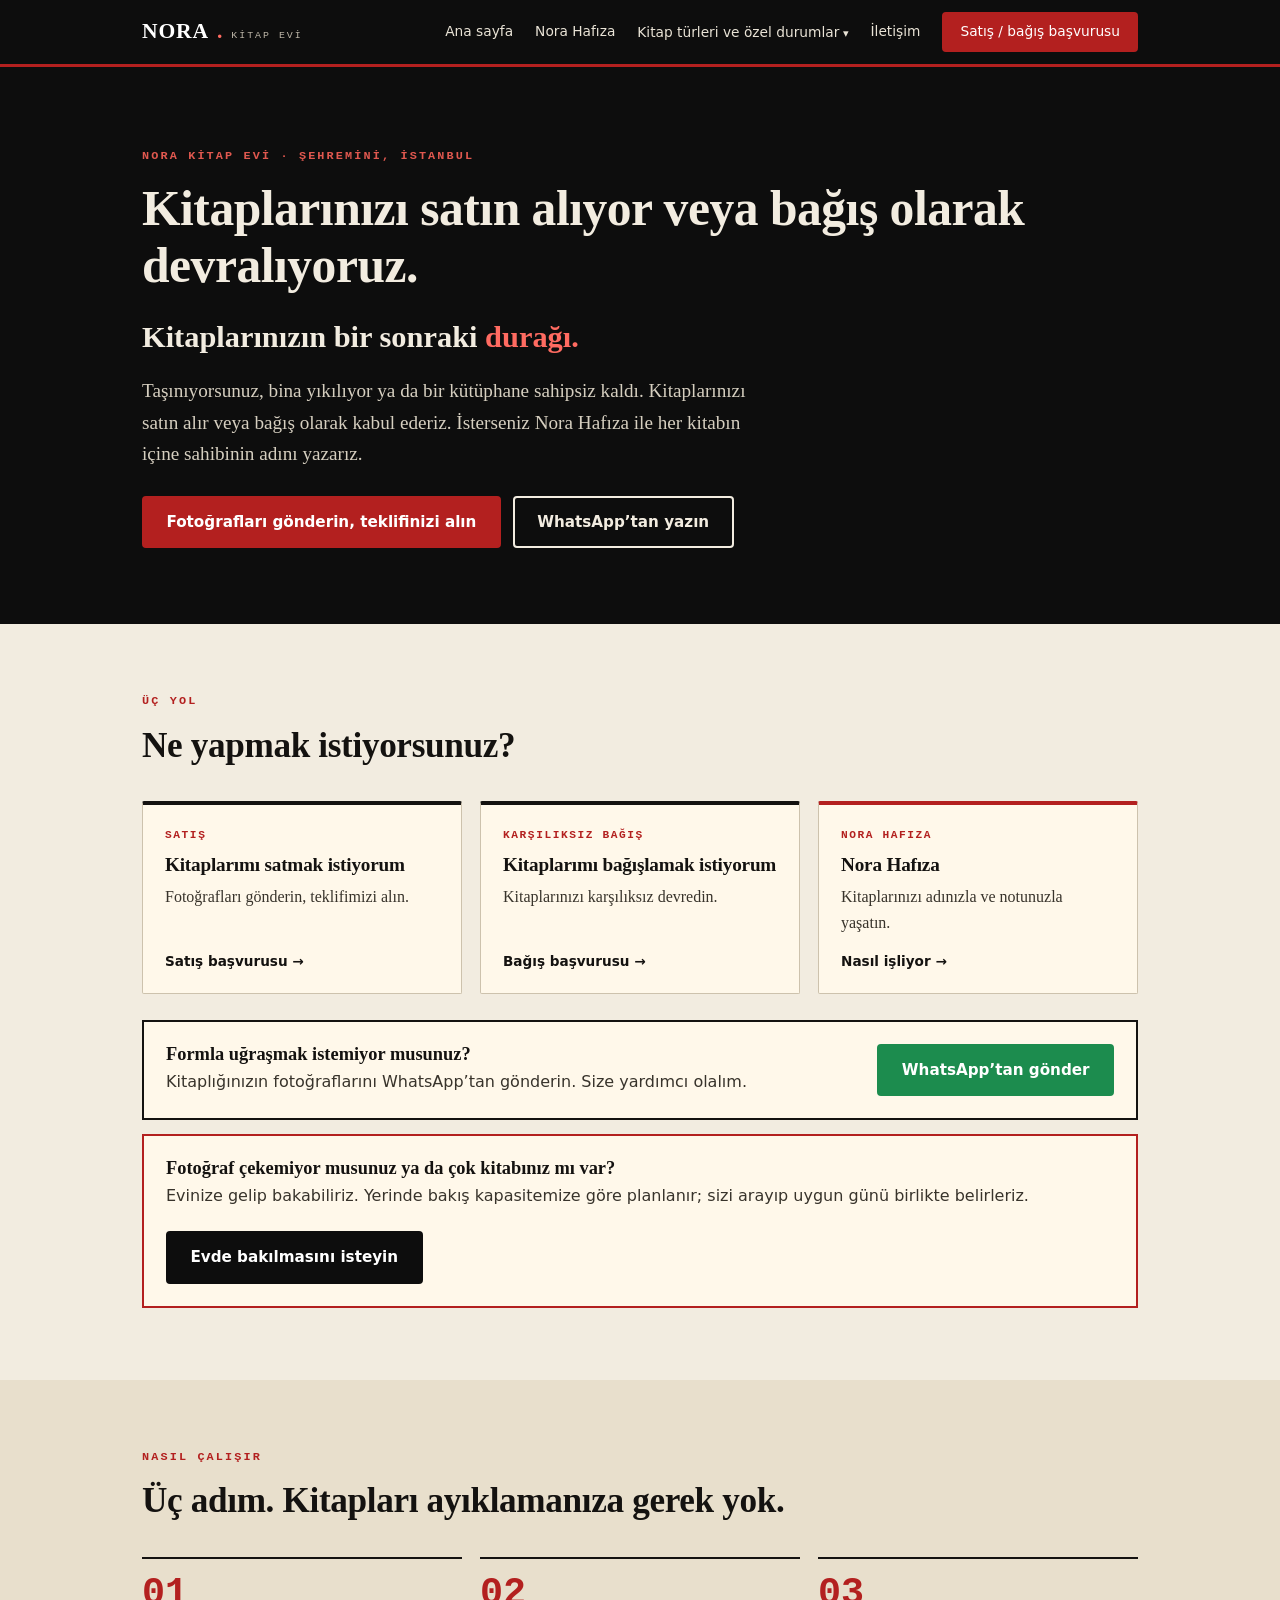
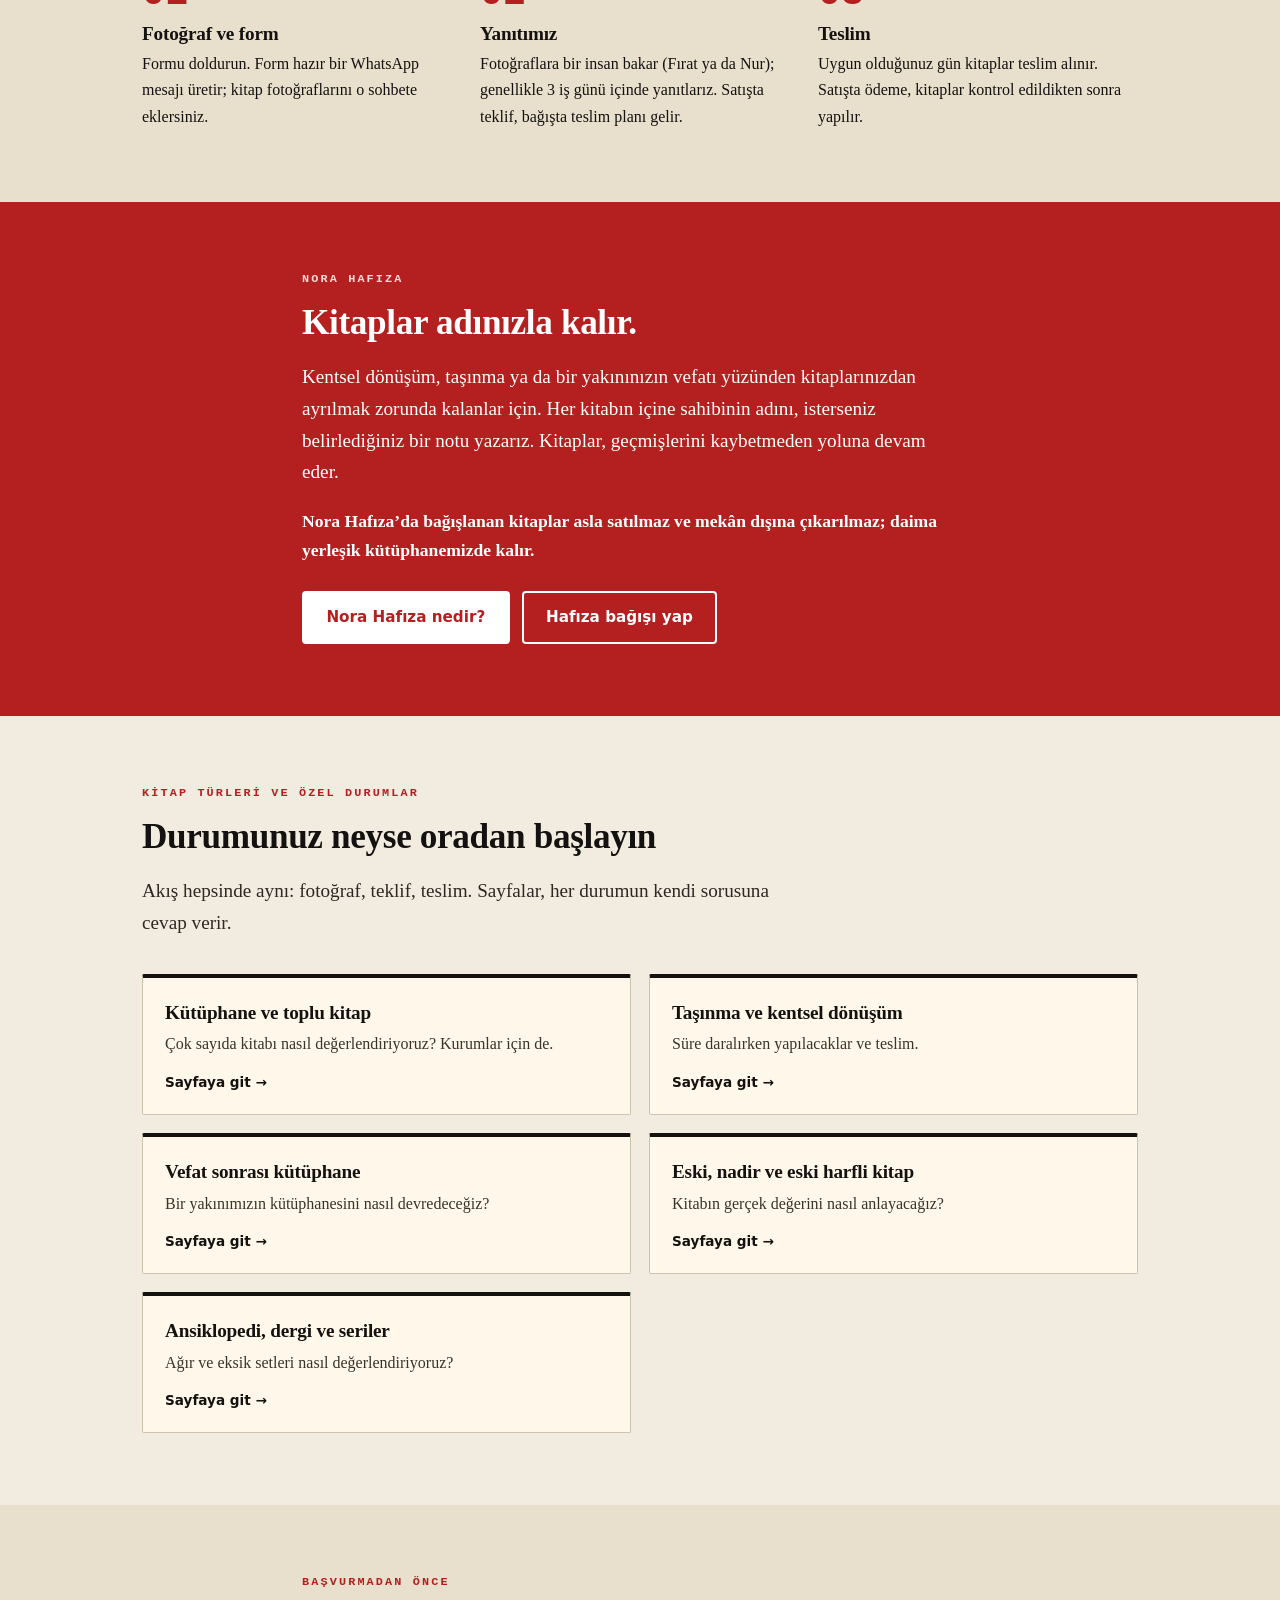
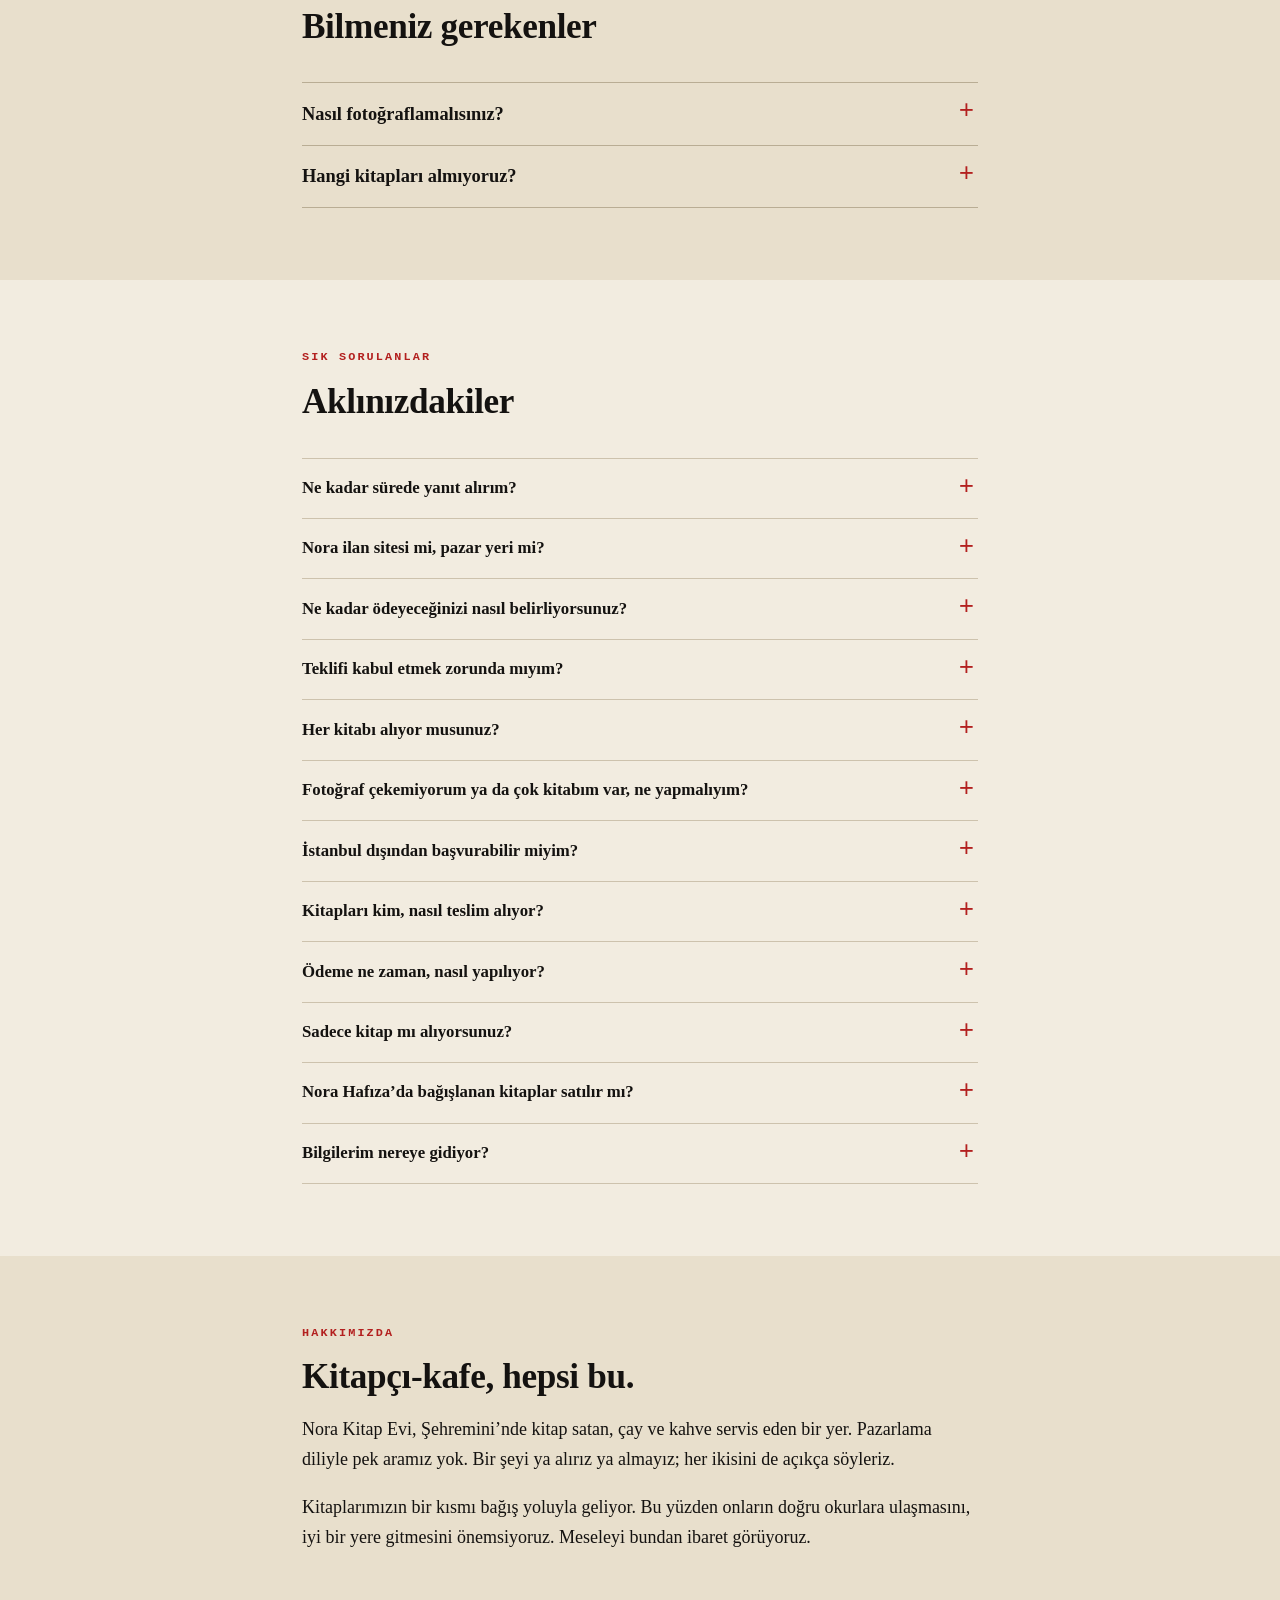
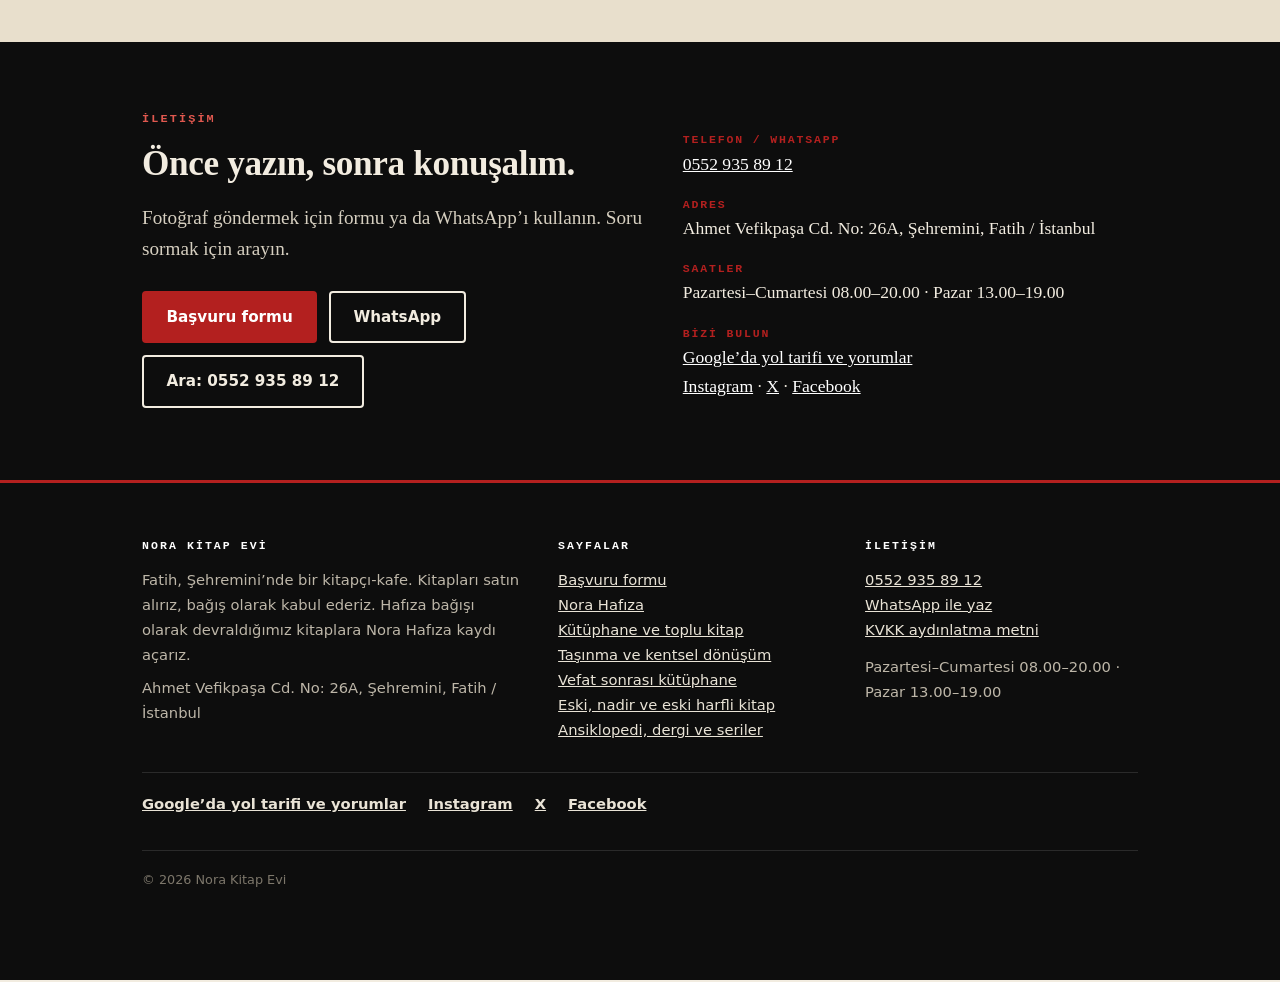
==== index.html @ be5c3342 "İstanbul dışı: her başvuru incelenir, kargo teklifte konuşulur Co-Authored-By: Claude Sonnet 5.5 <no" ====
<!doctype html>
<html lang="tr">
<head>
<meta charset="utf-8">
<title>Kitaplarınızı satın alıyor veya bağış olarak devralıyoruz · Nora Kitap Evi</title>
<meta name="viewport" content="width=device-width,initial-scale=1">
<meta name="description" content="Taşınma, kentsel dönüşüm veya vefat sonrası kitaplarınızı satın alır ya da bağış olarak kabul ederiz. Nora Hafıza ile kitaplığınızı adınızla yaşatın. Fatih Şehremini, İstanbul.">
<meta name="theme-color" content="#0d0d0d">
<meta property="og:title" content="Kitaplarınızı satın alıyor veya bağış olarak devralıyoruz · Nora Kitap Evi">
<meta property="og:description" content="Taşınma, kentsel dönüşüm veya vefat sonrası kitaplarınızı satın alır ya da bağış olarak kabul ederiz. Nora Hafıza ile kitaplığınızı adınızla yaşatın. Fatih Şehremini, İstanbul.">
<meta property="og:type" content="website">
<meta property="og:locale" content="tr_TR">
<link rel="icon" href="favicon.svg" type="image/svg+xml">
<link rel="stylesheet" href="style.css">

<script type="application/ld+json">{"@context": "https://schema.org", "@type": "BookStore", "name": "Nora Kitap Evi", "telephone": "+905529358912", "hasMap": "https://share.google/qawsznqt1ohQSFSN0", "sameAs": ["https://www.instagram.com/nora.cafekitap/", "https://x.com/NoraBiKitapEvi", "https://www.facebook.com/norakitapcafe"], "openingHoursSpecification": [{"@type": "OpeningHoursSpecification", "dayOfWeek": ["Monday", "Tuesday", "Wednesday", "Thursday", "Friday", "Saturday"], "opens": "08:00", "closes": "20:00"}, {"@type": "OpeningHoursSpecification", "dayOfWeek": "Sunday", "opens": "13:00", "closes": "19:00"}], "address": {"@type": "PostalAddress", "streetAddress": "Ahmet Vefikpaşa Cd. No: 26A", "addressNeighborhood": "Şehremini", "addressLocality": "Fatih", "addressRegion": "İstanbul", "addressCountry": "TR"}}</script>
</head>
<body>
<header class="hdr"><div class="wrap">
<a class="logo" href="index.html" aria-label="Nora Kitap Evi ana sayfa">NORA<i>.</i><small>kitap evi</small></a>
<button class="burger" aria-label="Menü" aria-expanded="false">Menü</button>
<nav class="nav" aria-label="Ana menü">
<a href="index.html">Ana sayfa</a>
<a href="nora-hafiza.html">Nora Hafıza</a>
<div class="grp"><button class="gbtn" type="button" aria-expanded="false">Kitap türleri ve özel durumlar</button><div class="gsub"><a href="kutuphane-alimi.html">Kütüphane ve toplu kitap</a><a href="tasinma-kentsel-donusum.html">Taşınma ve kentsel dönüşüm</a><a href="vefat-sonrasi-kutuphane.html">Vefat sonrası kütüphane</a><a href="eski-nadir-kitap.html">Eski, nadir ve eski harfli kitap</a><a href="ansiklopedi-dergi.html">Ansiklopedi, dergi ve seriler</a></div></div>
<a href="index.html#iletisim">İletişim</a>
<a class="btn" href="kitap-sat.html">Satış / bağış başvurusu</a>
</nav></div></header>
<main>
<section class="hero"><div class="wrap">
<span class="kicker" style="color:#e0584f">Nora Kitap Evi · Şehremini, İstanbul</span>
<h1>Kitaplarınızı satın alıyor veya bağış olarak devralıyoruz.</h1>
<p class="tagline">Kitaplarınızın bir sonraki <em>durağı.</em></p>
<p class="lead">Taşınıyorsunuz, bina yıkılıyor ya da bir kütüphane sahipsiz kaldı. Kitaplarınızı satın alır veya bağış olarak kabul ederiz. İsterseniz Nora Hafıza ile her kitabın içine sahibinin adını yazarız.</p>
<div class="btns"><a class="btn" href="kitap-sat.html">Fotoğrafları gönderin, teklifinizi alın</a><a class="btn ghost" href="https://wa.me/905529358912?text=Merhaba%2C%20kitaplar%C4%B1m%20hakk%C4%B1nda%20yazmak%20istiyorum.">WhatsApp’tan yazın</a></div>
</div></section>

<section><div class="wrap">
<div class="head"><span class="kicker">Üç yol</span><h2>Ne yapmak istiyorsunuz?</h2></div>
<div class="grid g3">
<a class="card" href="kitap-sat.html?tur=sat"><div class="tag">Satış</div><h3>Kitaplarımı satmak istiyorum</h3><p>Fotoğrafları gönderin, teklifimizi alın.</p><span class="more">Satış başvurusu →</span></a>
<a class="card" href="kitap-sat.html?tur=bagis"><div class="tag">Karşılıksız bağış</div><h3>Kitaplarımı bağışlamak istiyorum</h3><p>Kitaplarınızı karşılıksız devredin.</p><span class="more">Bağış başvurusu →</span></a>
<a class="card red" href="nora-hafiza.html"><div class="tag">Nora Hafıza</div><h3>Nora Hafıza</h3><p>Kitaplarınızı adınızla ve notunuzla yaşatın.</p><span class="more">Nasıl işliyor →</span></a>
</div>
<div class="quick"><div><b>Formla uğraşmak istemiyor musunuz?</b><span>Kitaplığınızın fotoğraflarını WhatsApp’tan gönderin. Size yardımcı olalım.</span></div><a class="btn" data-goatcounter-click="whatsapp-fotograf" href="https://wa.me/905529358912?text=Merhaba%2C%20kitapl%C4%B1%C4%9F%C4%B1m%C4%B1n%20foto%C4%9Fraflar%C4%B1n%C4%B1%20g%C3%B6ndermek%20istiyorum.%20Yard%C4%B1mc%C4%B1%20olur%20musunuz%3F">WhatsApp’tan gönder</a></div>
<div class="quick visit"><div><b>Fotoğraf çekemiyor musunuz ya da çok kitabınız mı var?</b><span>Evinize gelip bakabiliriz. Yerinde bakış kapasitemize göre planlanır; sizi arayıp uygun günü birlikte belirleriz.</span></div><a class="btn dark" data-goatcounter-click="yerinde-bakis" href="kitap-sat.html?yerinde=1">Evde bakılmasını isteyin</a></div>
</div></section>

<section class="alt" id="nasil"><div class="wrap">
<div class="head"><span class="kicker">Nasıl çalışır</span><h2>Üç adım. Kitapları ayıklamanıza gerek yok.</h2></div>
<div class="steps">
<div class="step"><h3>Fotoğraf ve form</h3><p>Formu doldurun. Form hazır bir WhatsApp mesajı üretir; kitap fotoğraflarını o sohbete eklersiniz.</p></div>
<div class="step"><h3>Yanıtımız</h3><p>Fotoğraflara bir insan bakar (Fırat ya da Nur); genellikle 3 iş günü içinde yanıtlarız. Satışta teklif, bağışta teslim planı gelir.</p></div>
<div class="step"><h3>Teslim</h3><p>Uygun olduğunuz gün kitaplar teslim alınır. Satışta ödeme, kitaplar kontrol edildikten sonra yapılır.</p></div>
</div>
</div></section>

<section class="red"><div class="wrap narrow">
<span class="kicker">Nora Hafıza</span>
<h2>Kitaplar adınızla kalır.</h2>
<p class="lead" style="color:#fff">Kentsel dönüşüm, taşınma ya da bir yakınınızın vefatı yüzünden kitaplarınızdan ayrılmak zorunda kalanlar için. Her kitabın içine sahibinin adını, isterseniz belirlediğiniz bir notu yazarız. Kitaplar, geçmişlerini kaybetmeden yoluna devam eder.</p>
<p style="font-size:1.1rem"><b>Nora Hafıza’da bağışlanan kitaplar asla satılmaz ve mekân dışına çıkarılmaz; daima yerleşik kütüphanemizde kalır.</b></p>
<div class="btns"><a class="btn" href="nora-hafiza.html">Nora Hafıza nedir?</a><a class="btn ghost" href="kitap-sat.html?tur=hafiza">Hafıza bağışı yap</a></div>
</div></section>

<section><div class="wrap">
<div class="head"><span class="kicker">Kitap türleri ve özel durumlar</span><h2>Durumunuz neyse oradan başlayın</h2><p class="lead">Akış hepsinde aynı: fotoğraf, teklif, teslim. Sayfalar, her durumun kendi sorusuna cevap verir.</p></div>
<div class="grid g2">
<a class="card" href="kutuphane-alimi.html"><h3>Kütüphane ve toplu kitap</h3><p>Çok sayıda kitabı nasıl değerlendiriyoruz? Kurumlar için de.</p><span class="more">Sayfaya git →</span></a><a class="card" href="tasinma-kentsel-donusum.html"><h3>Taşınma ve kentsel dönüşüm</h3><p>Süre daralırken yapılacaklar ve teslim.</p><span class="more">Sayfaya git →</span></a><a class="card" href="vefat-sonrasi-kutuphane.html"><h3>Vefat sonrası kütüphane</h3><p>Bir yakınımızın kütüphanesini nasıl devredeceğiz?</p><span class="more">Sayfaya git →</span></a><a class="card" href="eski-nadir-kitap.html"><h3>Eski, nadir ve eski harfli kitap</h3><p>Kitabın gerçek değerini nasıl anlayacağız?</p><span class="more">Sayfaya git →</span></a><a class="card" href="ansiklopedi-dergi.html"><h3>Ansiklopedi, dergi ve seriler</h3><p>Ağır ve eksik setleri nasıl değerlendiriyoruz?</p><span class="more">Sayfaya git →</span></a>
</div></div></section>

<section class="alt" id="rehber"><div class="wrap narrow">
<div class="head"><span class="kicker">Başvurmadan önce</span><h2>Bilmeniz gerekenler</h2></div>
<details id="fotograf"><summary>Nasıl fotoğraflamalısınız?</summary>
<div class="dd" style="margin:0 0 1.4rem">
<div class="yes"><h3>Yapın</h3><ul>
<li>Gün ışığında çekin.</li>
<li>Kitapların sırtındaki yazılar okunsun.</li>
<li>Rafı bütün olarak, sonra yakından çekin.</li>
<li>Nadir ya da eski kitapların kapağını ve künye sayfasını ayrıca çekin.</li>
<li>Yırtık, leke, kopuk cilt gibi hasarı saklamayın, gösterin.</li>
</ul></div>
<div class="no"><h3>Yapmayın</h3><ul>
<li>Flaş kullanmayın, sırtlarda parlama yapar.</li>
<li>Kitapları üst üste yığıp uzaktan çekmeyin.</li>
<li>Bulanık ve karanlık fotoğraf göndermeyin.</li>
<li>Önceden ayıklamayın. Hangisinin değerli olduğuna biz bakarız.</li>
<li>Fotoğraf sayısına takılmayın: WhatsApp sohbetinde dilediğiniz kadar ekleyebilirsiniz.</li>
</ul></div>
</div></details>
<details id="almiyoruz"><summary>Hangi kitapları almıyoruz?</summary>
<p style="max-width:none">Her kitabı kabul ettiğimiz izlenimi vermek istemiyoruz. Genellikle şunları alamıyoruz:</p>
<ul class="plain-list" style="margin-bottom:1rem">
<li>Yoğun nem ve küf hasarı olanlar.</li>
<li>Sayfaları eksik ya da kullanılamayacak durumda olanlar.</li>
<li>Çok ağır yıpranmış, okunamayacak durumdaki kitaplar.</li>
<li>Güncelliğini yitirmiş yayınlar, test kitapları.</li>
</ul>
<p style="max-width:none">Emin değilseniz yine de fotoğraf gönderin. Neyi neden almadığımızı teklifte açıkça yazarız.</p>
</details>
</div></section>

<section id="sss"><div class="wrap narrow">
<div class="head"><span class="kicker">Sık sorulanlar</span><h2>Aklınızdakiler</h2></div>
<details><summary>Ne kadar sürede yanıt alırım?</summary><p>Başvuruları genellikle 3 iş günü içinde yanıtlıyoruz. Yoğun dönemlerde süre uzayabilir.</p></details><details><summary>Nora ilan sitesi mi, pazar yeri mi?</summary><p>Hayır. Burada ilan verilmez, kimse kimseye bağlanmaz. Kitapları doğrudan Nora Kitap Evi satın alır ya da bağış olarak kabul eder.</p></details><details><summary>Ne kadar ödeyeceğinizi nasıl belirliyorsunuz?</summary><p>Kitabın türüne, durumuna, adedine ve bizim için talebine bakarız. Otomatik bir fiyat listesi yok; fotoğraflara bir insan bakar ve rakamı açıkça yazar.</p></details><details><summary>Teklifi kabul etmek zorunda mıyım?</summary><p>Hayır. Teklif almak ücretsizdir. Kabul etmek zorunda değilsiniz.</p></details><details><summary>Her kitabı alıyor musunuz?</summary><p>Hayır. <a href="#almiyoruz">Almadığımız kitapları</a> yukarıda yazdık. Almadıklarımızı teklifte de açıkça belirtiriz. Toplu alımlarda bunları bağış olarak alabiliriz ya da hurda fiyatı teklif edebiliriz; isterseniz adresinizden biz alırız, isterseniz kendinizde kalır.</p></details><details><summary>Fotoğraf çekemiyorum ya da çok kitabım var, ne yapmalıyım?</summary><p>Evinize gelip bakabiliriz. Yerinde bakış kapasitemize göre planlanır; <a href="kitap-sat.html?yerinde=1">formda bu seçeneği işaretleyin</a> ya da arayın, uygun günü birlikte belirleyelim.</p></details><details><summary>İstanbul dışından başvurabilir miyim?</summary><p>Evet, başvurabilirsiniz. İstanbul dışı başvurular durumuna göre değerlendirilir: kitap sayısı, türü ve bulunduğu yer. Her başvuruyu inceleriz; fotoğrafları gönderin, yapılıp yapılamayacağını yazarız. Kargo ya da nakliye bedelini kimin üstleneceğini teklifte birlikte konuşuruz.</p></details><details><summary>Kitapları kim, nasıl teslim alıyor?</summary><p>Teslim şeklini teklifte konuşuruz: adresinizden alım ya da dükkâna getirme. Nora Hafıza bağışlarında adresten alım her zaman ücretsizdir. Satışlarda adresten alım, adresinize ve kitap sayısına göre her başvuruda ayrıca değerlendirilir; yakın bölgelerde ücretsizdir, uzak adreslerde teklifte ayrıca konuşuruz. Büyük kütüphaneler için nakliye aracı ayarlarız. Açık adresinizi bu aşamada istemiyoruz; teklifi kabul ederseniz sorarız.</p></details><details><summary>Ödeme ne zaman, nasıl yapılıyor?</summary><p>Satışta ödeme, kitaplar teslim alınıp fotoğraflarla karşılaştırıldıktan sonra yapılır. Üç yöntemden birini seçersiniz: nakit, havale/EFT ya da Nora’da harcayabileceğiniz bakiye (teklifin aynı tutarında). Bakiyeyi isterseniz teklifin yalnızca bir kısmı için de seçebilirsiniz. Sizden ön ödeme ya da online ödeme istemiyoruz.</p></details><details><summary>Sadece kitap mı alıyorsunuz?</summary><p>Evet, kitap alıyoruz. Dergi ve ansiklopedi gibi yayınlar duruma göre incelenir. Kitap dışı eşyaları alamıyoruz.</p></details><details><summary>Nora Hafıza’da bağışlanan kitaplar satılır mı?</summary><p>Hayır. Nora Hafıza kapsamında bağışlanan kitaplar asla satılmaz; daima yerleşik kütüphanemizde kalır.</p></details><details><summary>Bilgilerim nereye gidiyor?</summary><p>Bu site hiçbir şey saklamaz. Form, bilgilerinizi WhatsApp mesajına çevirir ve doğrudan bize gider. Ayrıntı için <a href="kvkk.html">KVKK metnine</a> bakın.</p></details>
</div></section>

<section class="alt"><div class="wrap narrow">
<span class="kicker">Hakkımızda</span>
<h2>Kitapçı-kafe, hepsi bu.</h2>
<p>Nora Kitap Evi, Şehremini’nde kitap satan, çay ve kahve servis eden bir yer. Pazarlama diliyle pek aramız yok. Bir şeyi ya alırız ya almayız; her ikisini de açıkça söyleriz.</p>
<p>Kitaplarımızın bir kısmı bağış yoluyla geliyor. Bu yüzden onların doğru okurlara ulaşmasını, iyi bir yere gitmesini önemsiyoruz. Meseleyi bundan ibaret görüyoruz.</p>
</div></section>

<section class="dark" id="iletisim"><div class="wrap">
<div class="contact">
<div><span class="kicker" style="color:#e0584f">İletişim</span><h2>Önce yazın, sonra konuşalım.</h2>
<p class="lead">Fotoğraf göndermek için formu ya da WhatsApp’ı kullanın. Soru sormak için arayın.</p>
<div class="btns"><a class="btn" href="kitap-sat.html">Başvuru formu</a><a class="btn ghost" href="https://wa.me/905529358912?text=Merhaba%2C%20kitaplar%C4%B1m%20hakk%C4%B1nda%20yazmak%20istiyorum.">WhatsApp</a><a class="btn ghost" href="tel:+905529358912">Ara: 0552 935 89 12</a></div></div>
<dl>
<dt>Telefon / WhatsApp</dt><dd><a style="color:#fff" href="tel:+905529358912">0552 935 89 12</a></dd>
<dt>Adres</dt><dd>Ahmet Vefikpaşa Cd. No: 26A, Şehremini, Fatih / İstanbul</dd>
<dt>Saatler</dt><dd>Pazartesi–Cumartesi 08.00–20.00 · Pazar 13.00–19.00</dd>
<dt>Bizi bulun</dt><dd><a style="color:#fff" href="https://share.google/qawsznqt1ohQSFSN0" rel="noopener">Google’da yol tarifi ve yorumlar</a><br><a style="color:#fff" href="https://www.instagram.com/nora.cafekitap/" rel="noopener">Instagram</a> · <a style="color:#fff" href="https://x.com/NoraBiKitapEvi" rel="noopener">X</a> · <a style="color:#fff" href="https://www.facebook.com/norakitapcafe" rel="noopener">Facebook</a></dd>
</dl></div></div></section>
</main>
<footer class="ftr"><div class="wrap">
<div class="cols">
<div><h4>Nora Kitap Evi</h4>
<p>Fatih, Şehremini’nde bir kitapçı-kafe. Kitapları satın alırız, bağış olarak kabul ederiz. Hafıza bağışı olarak devraldığımız kitaplara Nora Hafıza kaydı açarız.</p>
<p>Ahmet Vefikpaşa Cd. No: 26A, Şehremini, Fatih / İstanbul</p></div>
<div><h4>Sayfalar</h4>
<a href="kitap-sat.html">Başvuru formu</a>
<a href="nora-hafiza.html">Nora Hafıza</a>
<a href="kutuphane-alimi.html">Kütüphane ve toplu kitap</a><a href="tasinma-kentsel-donusum.html">Taşınma ve kentsel dönüşüm</a><a href="vefat-sonrasi-kutuphane.html">Vefat sonrası kütüphane</a><a href="eski-nadir-kitap.html">Eski, nadir ve eski harfli kitap</a><a href="ansiklopedi-dergi.html">Ansiklopedi, dergi ve seriler</a></div>
<div><h4>İletişim</h4>
<a href="tel:+905529358912">0552 935 89 12</a>
<a href="https://wa.me/905529358912?text=Merhaba%2C%20kitaplar%C4%B1m%20hakk%C4%B1nda%20yazmak%20istiyorum.">WhatsApp ile yaz</a>

<a href="kvkk.html">KVKK aydınlatma metni</a>
<p style="margin:.8rem 0 0">Pazartesi–Cumartesi 08.00–20.00 · Pazar 13.00–19.00</p></div>
</div>
<div class="social"><a href="https://share.google/qawsznqt1ohQSFSN0" rel="noopener">Google’da yol tarifi ve yorumlar</a><a href="https://www.instagram.com/nora.cafekitap/" rel="noopener">Instagram</a><a href="https://x.com/NoraBiKitapEvi" rel="noopener">X</a><a href="https://www.facebook.com/norakitapcafe" rel="noopener">Facebook</a></div>
<div class="fine">© <span id="yil"></span> Nora Kitap Evi</div>
</div></footer>
<div class="wa"><a class="main" data-goatcounter-click="mobil-form" href="kitap-sat.html">Başvuru formu</a><a data-goatcounter-click="mobil-whatsapp" href="https://wa.me/905529358912?text=Merhaba%2C%20kitaplar%C4%B1m%20hakk%C4%B1nda%20yazmak%20istiyorum.">WhatsApp</a></div>
<script src="main.js"></script>
<script>document.getElementById('yil').textContent=new Date().getFullYear()</script>
</body></html>
---- style.css ----
:root{--ink:#141210;--paper:#f2ece0;--paper2:#e8dfcc;--red:#b3201f;--red2:#8f1716;--black:#0d0d0d;--mute:#6b6459;--line:#cdc2ad;--serif:Georgia,"Iowan Old Style","Palatino Linotype",Palatino,serif;--mono:ui-monospace,"SFMono-Regular",Menlo,Consolas,monospace;--sans:system-ui,-apple-system,"Segoe UI",Roboto,sans-serif}
*{box-sizing:border-box}
html{scroll-behavior:smooth;scroll-padding-top:72px}
body{margin:0;background:var(--paper);color:var(--ink);font:18px/1.65 var(--serif);-webkit-text-size-adjust:100%}
img{max-width:100%}
a{color:var(--red)}
.wrap{max-width:1040px;margin:0 auto;padding:0 22px}
.narrow{max-width:720px}
h1,h2,h3{font-family:var(--serif);line-height:1.15;margin:0 0 .5em;letter-spacing:-.01em}
h1{font-size:clamp(2.1rem,6vw,3.6rem);font-weight:700}
h2{font-size:clamp(1.55rem,3.6vw,2.2rem)}
h3{font-size:1.2rem}
p{margin:0 0 1em}
.kicker{font:600 .74rem/1 var(--mono);letter-spacing:.18em;text-transform:uppercase;color:var(--red);margin-bottom:1.1rem;display:block}
.lead{font-size:1.2rem;color:#2c2823;max-width:640px}

/* header */
.hdr{position:sticky;top:0;z-index:50;background:var(--black);color:#fff;border-bottom:3px solid var(--red)}
.hdr .wrap{display:flex;align-items:center;justify-content:space-between;height:64px;gap:14px}
.logo{color:#fff;text-decoration:none;font:700 1.35rem/1 var(--serif);letter-spacing:.04em;display:flex;align-items:baseline;gap:8px}
.logo i{color:var(--red);font-style:normal}
.logo small{font:500 .62rem/1 var(--mono);letter-spacing:.2em;text-transform:uppercase;color:#bdb6a8}
.nav{display:flex;align-items:center;gap:22px}
.nav a{color:#e9e3d6;text-decoration:none;font:500 .86rem/1 var(--sans)}
.nav a:hover{color:#fff;text-decoration:underline;text-decoration-color:var(--red);text-underline-offset:6px}
.nav .btn{color:#fff;padding:.7rem 1rem}
.burger{display:none;background:none;border:1px solid #444;color:#fff;border-radius:6px;padding:.5rem .7rem;font:600 .8rem var(--sans)}
@media(max-width:860px){
 .burger{display:block}
 .nav{display:none;position:absolute;left:0;right:0;top:64px;background:var(--black);flex-direction:column;align-items:stretch;gap:0;padding:8px 22px 18px;border-bottom:3px solid var(--red)}
 .nav.open{display:flex}
 .nav a{padding:.95rem 0;border-bottom:1px solid #2a2a2a}
 .nav .btn{margin-top:12px;text-align:center}
 .logo small{display:none}
}

/* buttons */
.btn{display:inline-block;background:var(--red);color:#fff;text-decoration:none;font:700 .95rem/1.1 var(--sans);padding:1rem 1.4rem;border-radius:4px;border:2px solid var(--red);cursor:pointer;transition:.15s}
.btn:hover{background:var(--red2);border-color:var(--red2)}
.btn.ghost{background:transparent;color:inherit;border-color:currentColor}
.btn.ghost:hover{background:rgba(255,255,255,.1)}
.btn.dark{background:var(--black);border-color:var(--black)}
.btn.dark:hover{background:#2a2a2a}
.btns{display:flex;flex-wrap:wrap;gap:12px;margin-top:1.6rem}

/* hero */
.hero{background:var(--black);color:#f2ece0;padding:84px 0 76px;position:relative;overflow:hidden}
.hero:after{content:"";position:absolute;right:-60px;top:0;bottom:0;width:14px;background:var(--red)}
.hero .lead{color:#d6cfc0}
.hero h1 em{color:var(--red);font-style:normal}
.hero.sub{padding:64px 0 56px}
.hero.sub h1{font-size:clamp(1.9rem,5vw,3rem)}
.crumb{font:500 .78rem var(--mono);color:#9a9384;margin-bottom:1.4rem}
.crumb a{color:#bdb6a8}

/* sections */
section{padding:72px 0}
section.alt{background:var(--paper2)}
section.dark{background:var(--black);color:#f2ece0}
section.dark .lead{color:#d6cfc0}
section.red{background:var(--red);color:#fff}
section.red .kicker{color:#ffd9d4}
section.red a.btn{background:#fff;color:var(--red);border-color:#fff}
section.red a.btn:hover{background:var(--paper)}
section.red a.btn.ghost{background:transparent;color:#fff;border-color:#fff}
.head{margin-bottom:2.2rem}
.grid{display:grid;gap:18px}
.g3{grid-template-columns:repeat(3,1fr)}
.g2{grid-template-columns:repeat(2,1fr)}
@media(max-width:860px){.g3,.g2{grid-template-columns:1fr}section{padding:54px 0}}
.card{background:#fff8ea;border:1px solid var(--line);border-top:4px solid var(--ink);padding:24px 22px;border-radius:2px;display:flex;flex-direction:column}
.card.red{border-top-color:var(--red)}
.card h3{margin-bottom:.4em}
.card p{font-size:1rem;color:#38332b}
.card .more{margin-top:auto;font:700 .85rem var(--sans);text-decoration:none}
a.card{color:inherit;text-decoration:none}
a.card:hover{background:#fff;transform:translateY(-2px)}
.tag{font:600 .7rem var(--mono);letter-spacing:.14em;text-transform:uppercase;color:var(--red);margin-bottom:.8rem}

/* steps */
.steps{counter-reset:s;display:grid;gap:18px;grid-template-columns:repeat(3,1fr)}
@media(max-width:860px){.steps{grid-template-columns:1fr}}
.step{border-top:2px solid currentColor;padding-top:16px}
.step:before{counter-increment:s;content:"0" counter(s);font:700 2.4rem/1 var(--mono);color:var(--red);display:block;margin-bottom:.6rem}
.step h3{margin-bottom:.3em}
.step p{font-size:1rem;margin:0}

/* do dont */
.dd{display:grid;grid-template-columns:1fr 1fr;gap:18px}
@media(max-width:700px){.dd{grid-template-columns:1fr}}
.dd div{background:#fff8ea;border:1px solid var(--line);padding:22px}
.dd h3{font:700 .8rem var(--mono);letter-spacing:.14em;text-transform:uppercase;margin-bottom:.8rem}
.dd .yes h3{color:#1f6b3a}.dd .no h3{color:var(--red)}
.dd ul{margin:0;padding-left:1.1em;font-size:1rem}
.dd li{margin-bottom:.45em}

/* prose */
.prose h2{margin-top:2.2rem}
.prose h2:first-child{margin-top:0}
.prose ul{padding-left:1.2em}
.prose li{margin-bottom:.5em}
.pull{border-left:4px solid var(--red);padding:.2rem 0 .2rem 1.2rem;font-size:1.3rem;line-height:1.45;margin:1.8rem 0;font-style:italic}

/* faq */
details{border-bottom:1px solid var(--line)}
details:first-of-type{border-top:1px solid var(--line)}
summary{cursor:pointer;list-style:none;padding:1.15rem 2rem 1.15rem 0;font:700 1.05rem/1.35 var(--serif);position:relative}
summary::-webkit-details-marker{display:none}
summary:after{content:"+";position:absolute;right:4px;top:1rem;font:400 1.6rem/1 var(--mono);color:var(--red)}
details[open] summary:after{content:"–"}
details p{padding:0 0 1.2rem;margin:0;color:#38332b;max-width:680px}

/* contact */
.contact{display:grid;grid-template-columns:1.1fr 1fr;gap:40px}
@media(max-width:860px){.contact{grid-template-columns:1fr}}
.contact dl{margin:0}
.contact dt{font:600 .72rem var(--mono);letter-spacing:.16em;text-transform:uppercase;color:var(--red);margin-top:1.2rem}
.contact dd{margin:.2rem 0 0;font-size:1.1rem}

/* form */
.form{background:#fff8ea;border:1px solid var(--line);border-top:4px solid var(--red);padding:30px 26px;margin-bottom:28px}
@media(max-width:600px){.form{padding:22px 16px}}
.form h2{font-size:1.4rem;display:flex;gap:12px;align-items:baseline}
.form h2 span{font:700 .85rem var(--mono);color:var(--red)}
.row{display:grid;grid-template-columns:1fr 1fr;gap:16px}
@media(max-width:600px){.row{grid-template-columns:1fr}}
label.f{display:block;margin-bottom:20px;font:700 1rem/1.35 var(--sans)}
label.f small{font-weight:400;color:var(--mute)}
input[type=text],input[type=tel],input[type=email],input[type=number],select,textarea{width:100%;font:1.1rem var(--sans);min-height:54px;padding:.85rem 1rem;border:1.5px solid #b9ad94;background:#fff;border-radius:3px;margin-top:6px;color:var(--ink)}
input:focus,select:focus,textarea:focus{outline:3px solid rgba(179,32,31,.25);border-color:var(--red)}
textarea{min-height:100px;resize:vertical}
.hint{font:.85rem/1.5 var(--sans);color:var(--mute);margin:-6px 0 16px}
.err{color:var(--red);font:700 .95rem var(--sans);margin-top:6px;display:none}
.bad input,.bad select,.bad textarea{border-color:var(--red)}
.bad .err{display:block}
.modes{display:grid;gap:10px;margin-bottom:6px}
.mode{display:flex;gap:14px;align-items:flex-start;border:2px solid #b9ad94;background:#fff;border-radius:3px;padding:18px 16px;cursor:pointer;font:1rem/1.45 var(--sans)}
.mode input{margin-top:4px;accent-color:var(--red);width:22px;height:22px;flex:none}
.mode b{display:block;font-size:1.1rem}
.mode:has(input:checked){border-color:var(--red);box-shadow:inset 0 0 0 1px var(--red);background:#fffdf7}
.drop{border:2px dashed #a89c82;background:#fff;border-radius:4px;padding:28px 16px;text-align:center;cursor:pointer;font:1rem var(--sans)}
.drop.over{border-color:var(--red);background:#fff4f2}
.drop b{display:block;font-size:1.05rem;margin-bottom:4px}
.drop span{color:var(--mute);font-size:.88rem}
.count{font:600 .8rem var(--mono);margin-top:10px;color:var(--mute)}
.thumbs{display:grid;grid-template-columns:repeat(auto-fill,minmax(88px,1fr));gap:10px;margin-top:12px}
.th{position:relative;aspect-ratio:1;background:#e5dcc8;border:1px solid var(--line);overflow:hidden;font:.7rem var(--sans);display:flex;align-items:center;justify-content:center;text-align:center;padding:4px;word-break:break-all}
.th img{position:absolute;inset:0;width:100%;height:100%;object-fit:cover}
.th button{position:absolute;top:3px;right:3px;width:24px;height:24px;border-radius:50%;border:0;background:rgba(0,0,0,.75);color:#fff;font:700 .9rem/1 var(--sans);cursor:pointer;z-index:2}
.chk{display:flex;gap:10px;align-items:flex-start;font:.92rem/1.5 var(--sans);margin:6px 0 18px}
.chk input{margin-top:4px;accent-color:var(--red);width:18px;height:18px;flex:none}
.submit{width:100%;font-size:1.05rem;padding:1.2rem}
.note{background:var(--paper2);border-left:4px solid var(--ink);padding:16px 18px;font:.95rem/1.55 var(--sans);margin:0 0 24px}
.done{display:none;background:#fff8ea;border:1px solid var(--line);border-top:4px solid #1f6b3a;padding:30px 26px}
.done.show{display:block}
.done h2{margin-bottom:.4em}
.code{display:inline-block;font:700 1.3rem var(--mono);background:var(--black);color:#fff;padding:.4rem .8rem;border-radius:3px;margin:.2rem 0 1rem;letter-spacing:.08em}
.done ol{padding-left:1.2em}
.done li{margin-bottom:.6em}
.hidden{display:none!important}

/* footer */
.ftr{background:var(--black);color:#bdb6a8;padding:56px 0 90px;border-top:3px solid var(--red);font:.92rem/1.7 var(--sans)}
.ftr .cols{display:grid;grid-template-columns:1.4fr 1fr 1fr;gap:34px}
@media(max-width:760px){.ftr .cols{grid-template-columns:1fr}}
.ftr h4{font:600 .72rem var(--mono);letter-spacing:.18em;text-transform:uppercase;color:#fff;margin:0 0 .9rem}
.ftr a{color:#e9e3d6;display:block}
.ftr p{margin:0 0 .6em}
.ftr .fine{margin-top:34px;padding-top:18px;border-top:1px solid #2a2a2a;font-size:.8rem;color:#7d776b}

/* mobile whatsapp bar */
.wa{display:none}
@media(max-width:860px){
 .wa{display:flex;position:fixed;left:0;right:0;bottom:0;z-index:60;background:var(--black);border-top:3px solid var(--red);padding:10px 14px;gap:10px}
 .wa a{flex:1;text-align:center;text-decoration:none;color:#fff;font:700 .95rem var(--sans);padding:.9rem .5rem;border-radius:4px;border:2px solid #777;background:transparent}
 .wa a.main{flex:1.7;background:var(--red);border-color:var(--red);font-size:1.05rem}
}
@media print{.hdr,.wa,.ftr{display:none}}

/* nav group */
.grp{position:relative}
.gbtn{background:none;border:0;color:#e9e3d6;font:500 .86rem/1 var(--sans);cursor:pointer;padding:0}
.gbtn:hover{color:#fff}
.gbtn:after{content:" ▾";font-size:.7rem}
.gsub{display:none;position:absolute;top:calc(100% + 18px);left:-14px;min-width:290px;background:var(--black);border:1px solid #333;border-top:3px solid var(--red);padding:8px 0;z-index:70}
.grp.open .gsub{display:block}
.gsub a{display:block;padding:.75rem 18px}
@media(max-width:860px){
 .grp{border-bottom:1px solid #2a2a2a}
 .gbtn{width:100%;text-align:left;padding:.95rem 0;font-size:.86rem}
 .gsub{position:static;min-width:0;border:0;padding:0 0 8px 14px}
 .gsub a{border:0;padding:.7rem 0;color:#cfc8b8}
 .nav .btn{order:-1;margin:12px 0 4px}
}
/* hero tagline, quick box, callouts */
.tagline{font:700 clamp(1.3rem,3.4vw,1.9rem)/1.2 var(--serif);color:#f2ece0;margin:0 0 1.2rem}
.tagline em{color:var(--red);font-style:normal}
.hero h1{font-size:clamp(1.9rem,4.8vw,3.1rem)}
.quick{background:#fff8ea;border:2px solid var(--ink);padding:22px 22px;margin-top:26px;display:flex;gap:20px;align-items:center;justify-content:space-between;flex-wrap:wrap}
.quick b{display:block;font:700 1.15rem var(--serif);margin-bottom:2px}
.quick span{font:1rem/1.45 var(--sans);color:#38332b}
.quick .btn{background:#1c8c4e;border-color:#1c8c4e}
.quick .btn:hover{background:#17703f;border-color:#17703f}
.callout{background:var(--black);color:#f2ece0;padding:22px 24px;margin:1.6rem 0;border-left:6px solid var(--red);font-size:1.1rem;line-height:1.5}
.callout b{color:#fff}
.proc{font:1rem/1.5 var(--sans);background:var(--paper2);padding:14px 18px;border-left:4px solid var(--ink);margin-top:2rem}
.links{display:flex;flex-wrap:wrap;gap:10px}
.links a{font:700 .9rem var(--sans);text-decoration:none;border:1.5px solid var(--ink);color:var(--ink);padding:.7rem 1rem;border-radius:3px}
.links a:hover{background:var(--ink);color:#fff}
.errsum{display:none;background:#fff1ef;border:2px solid var(--red);color:var(--red);padding:14px 16px;margin-bottom:20px;font:700 1rem/1.5 var(--sans)}
.errsum.show{display:block}
.errsum ul{margin:.4rem 0 0;padding-left:1.2em;font-weight:600}
.plain-list{margin:0;padding-left:1.2em;font-size:1.05rem}
.plain-list li{margin-bottom:.5em}
.hint{font:1rem/1.5 var(--sans);color:#4d473d}
.ol-big{padding-left:1.3em;font:1.1rem/1.55 var(--sans)}
.ol-big li{margin-bottom:.8em}

/* kontrast: koyu zeminde açık kırmızı */
.hero h1 em,.tagline em{color:#ff6b61}
.logo i{color:#ff6b61}
.hero .kicker,section.dark .kicker{color:#ff8a82}
.hero .btn.ghost{color:#f2ece0}
.ftr .social{margin-top:30px;padding-top:18px;border-top:1px solid #2a2a2a;display:flex;flex-wrap:wrap;gap:8px 22px}
.ftr .social a{display:inline;font-weight:600}
.quick.visit{margin-top:14px;border-color:var(--red)}
.quick.visit .btn{background:var(--black);border-color:var(--black)}

.alt details{border-color:#b9ad94}
.alt details summary{font-size:1.15rem}
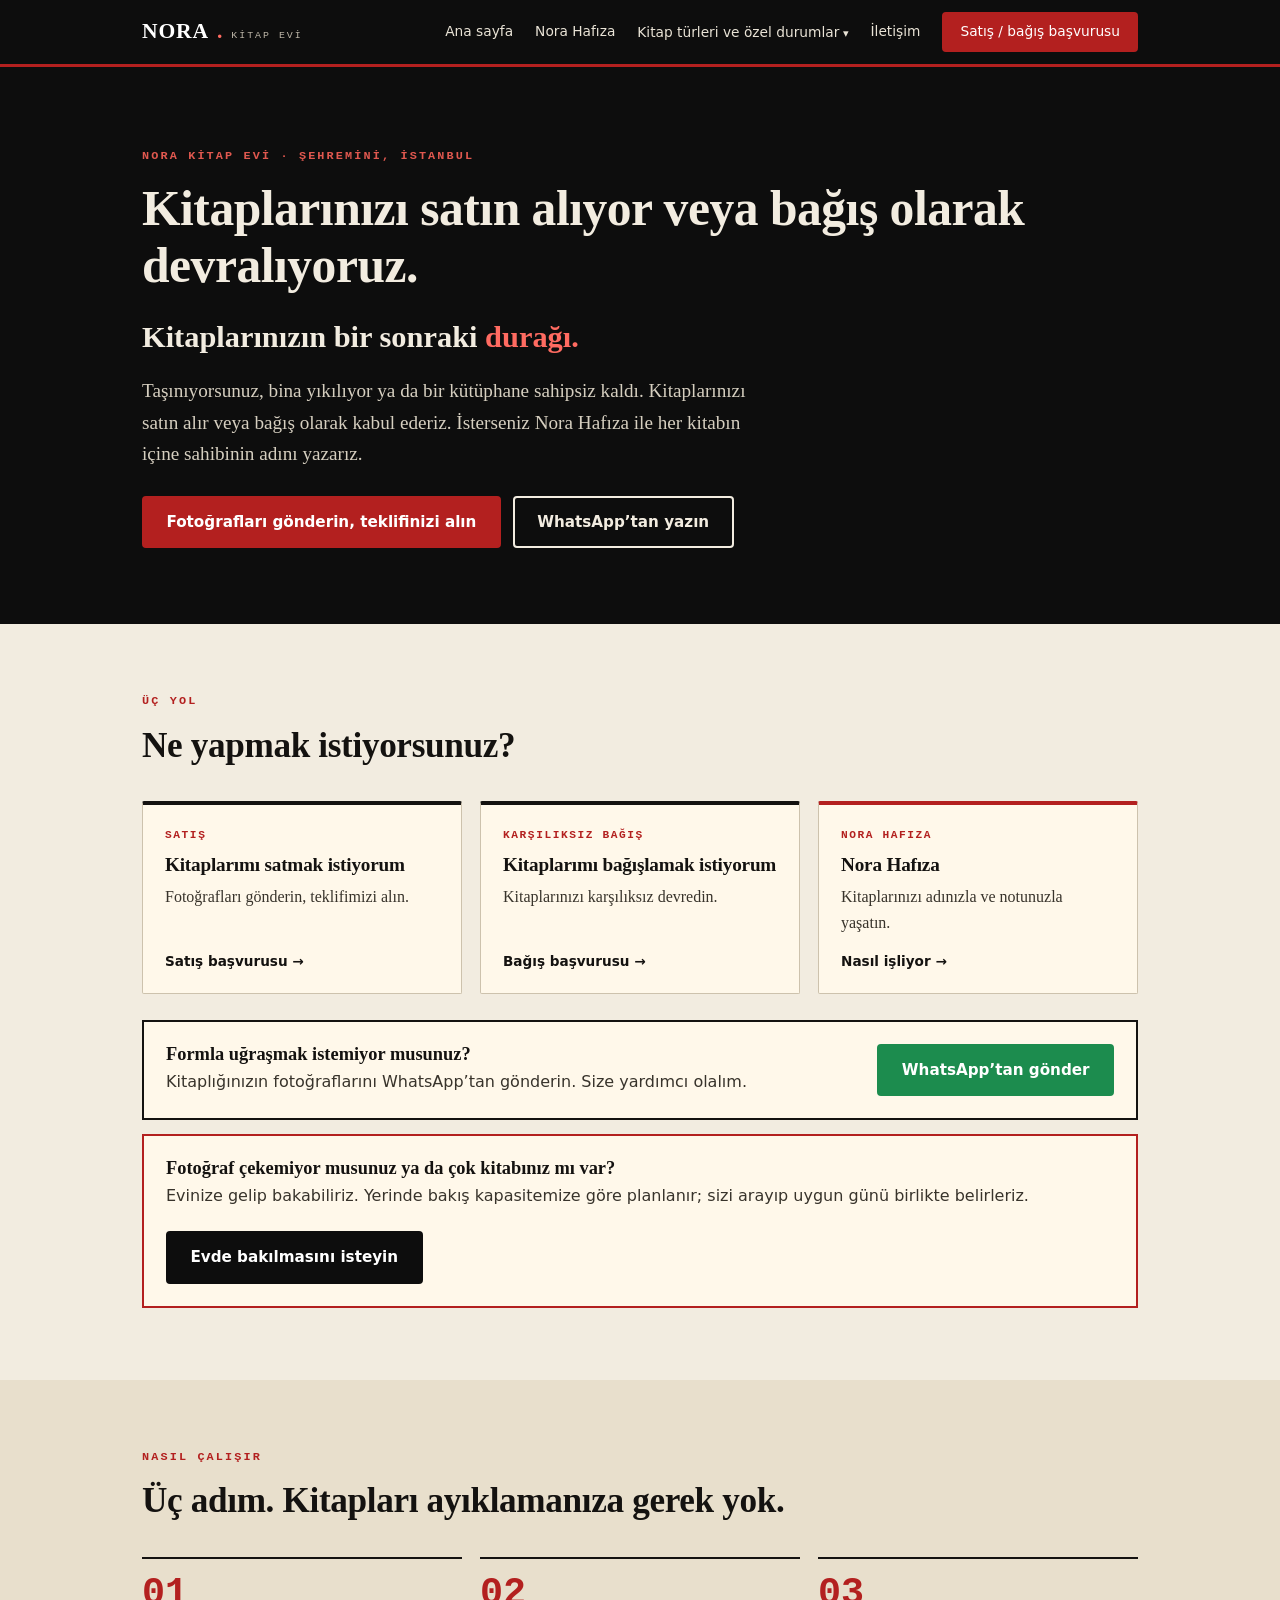
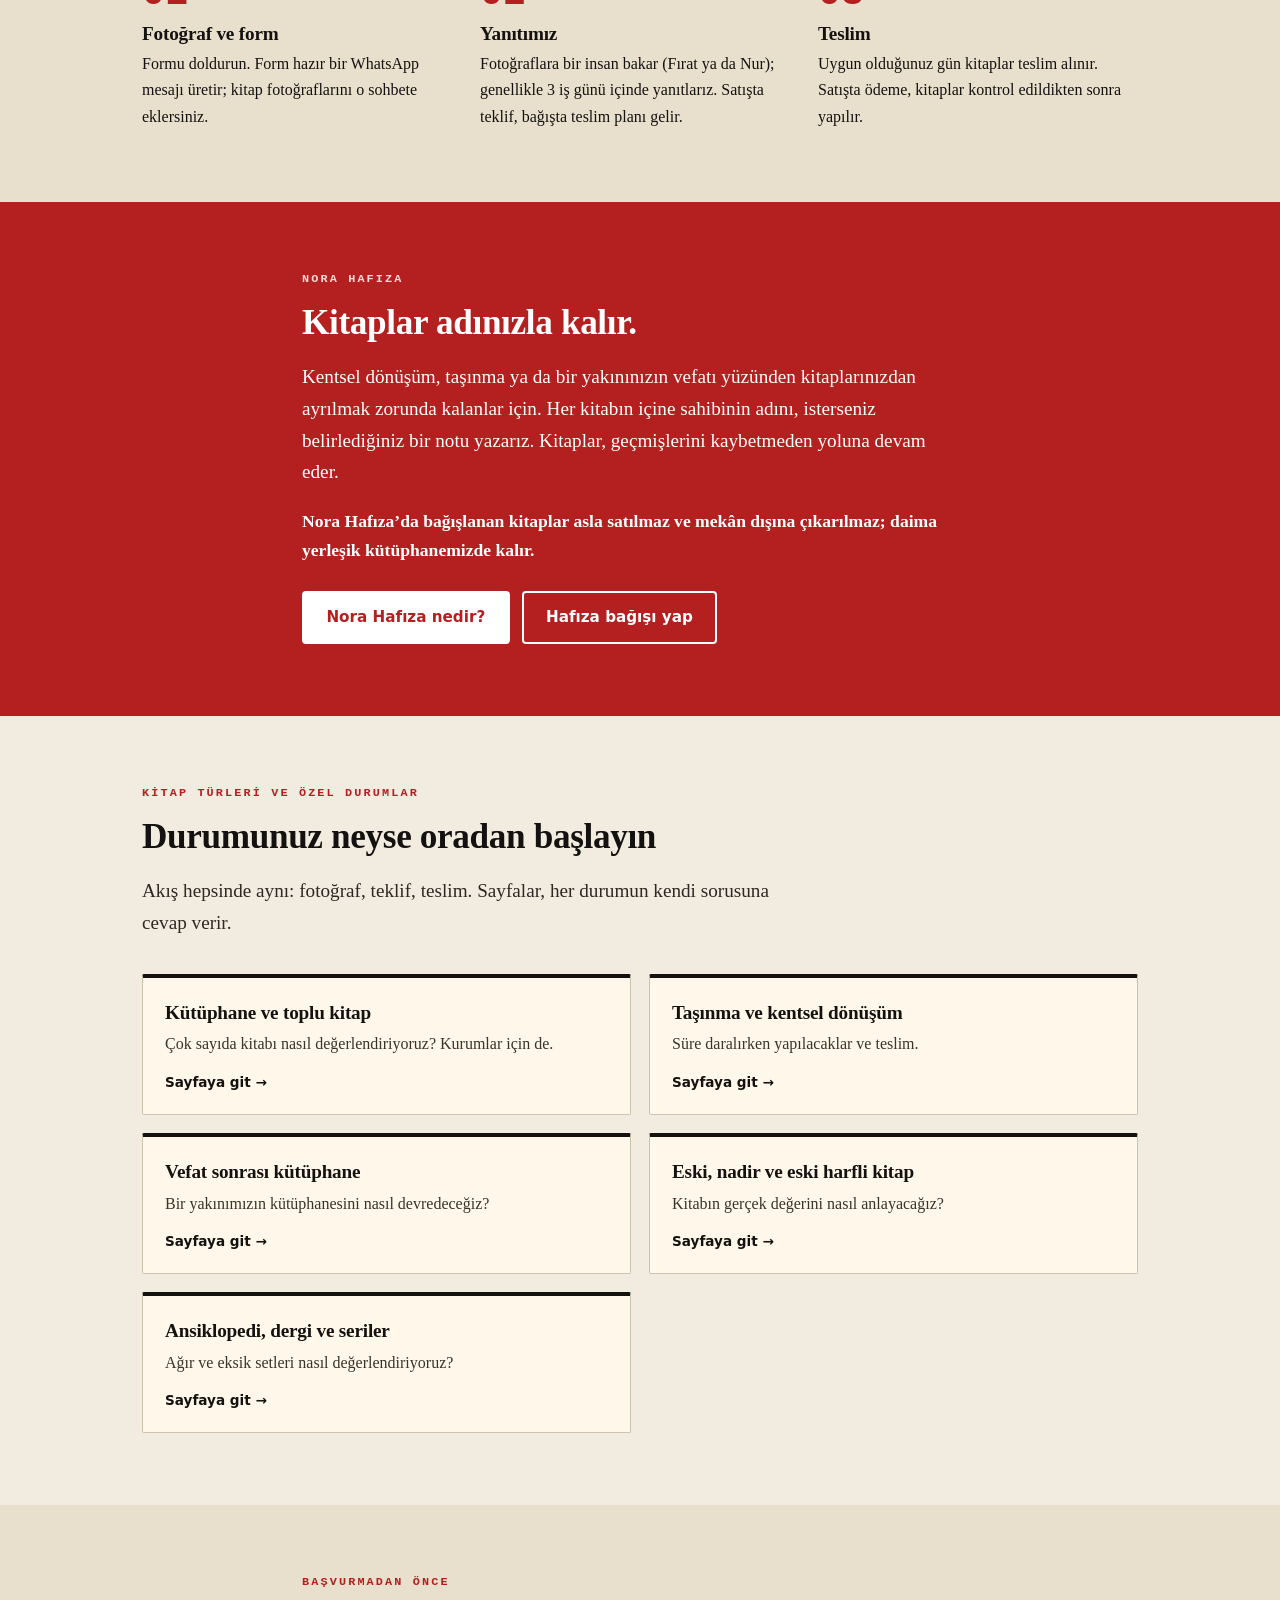
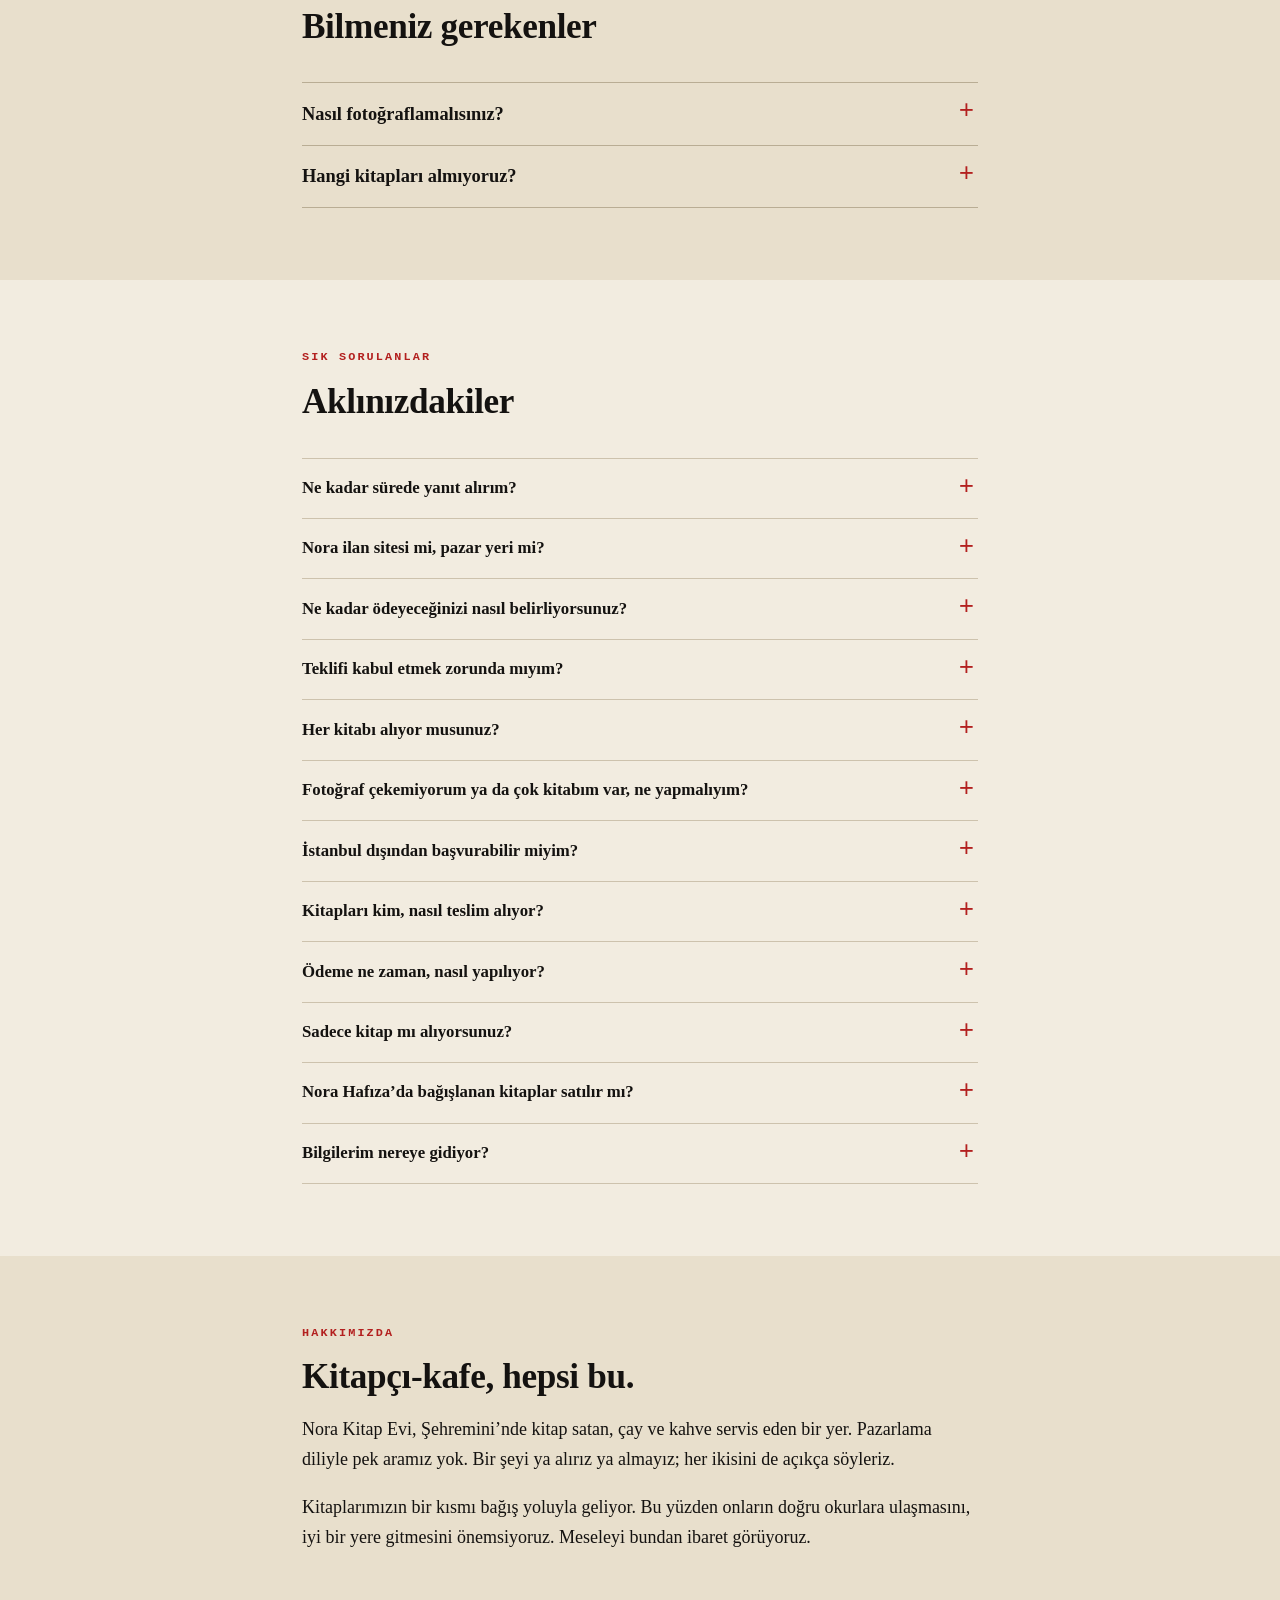
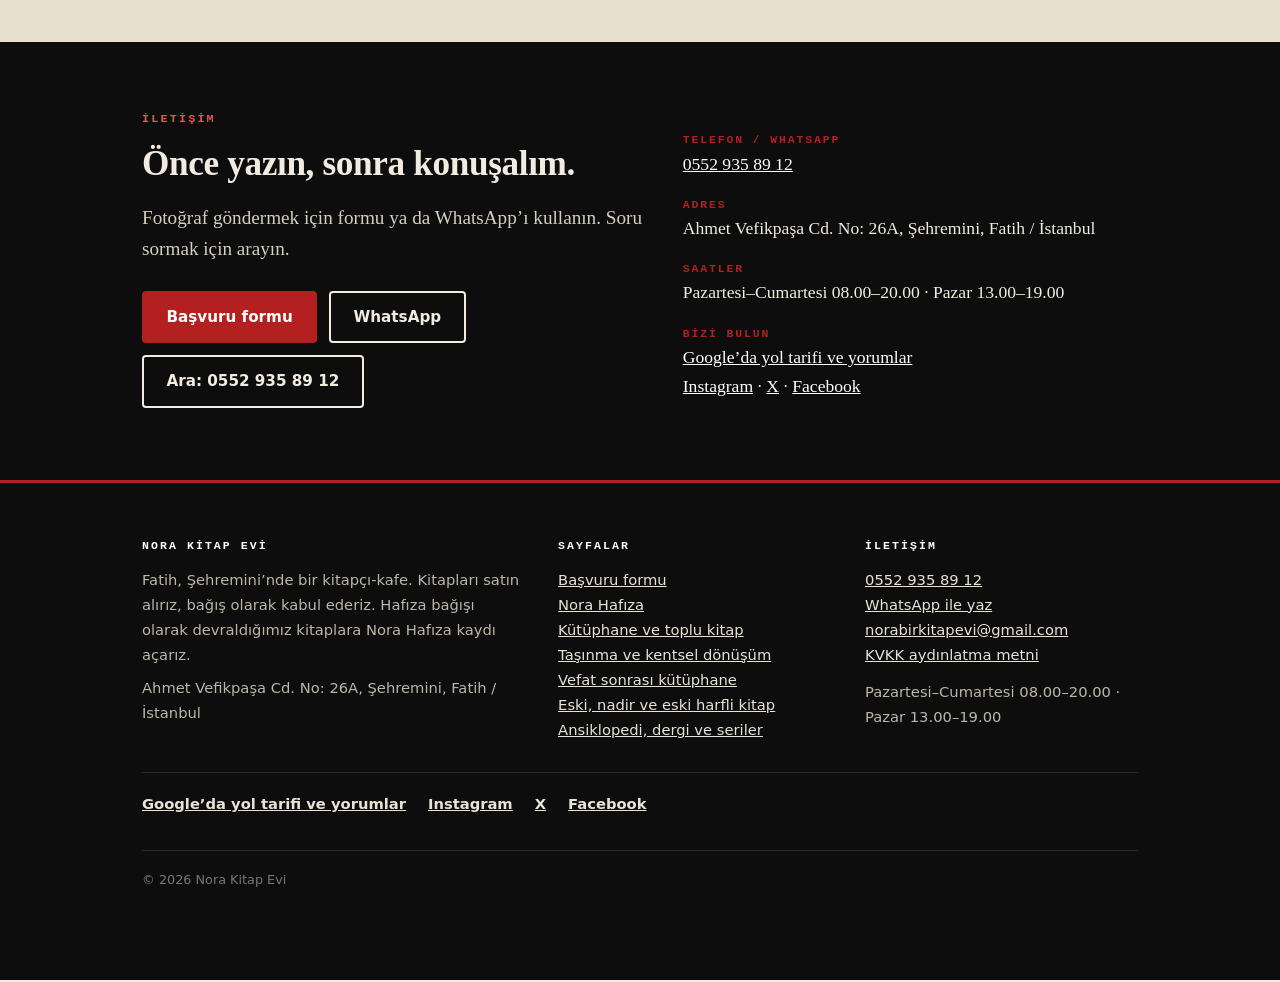
==== commit 275d834e: "E-posta adresi eklendi Co-Authored-By: Claude Sonnet 5.5 <noreply@anthropic.com> Claude-Session: htt" ====
--- a/index.html
+++ b/index.html
@@ -136,7 +136,7 @@
 <div><h4>İletişim</h4>
 <a href="tel:+905529358912">0552 935 89 12</a>
 <a href="https://wa.me/905529358912?text=Merhaba%2C%20kitaplar%C4%B1m%20hakk%C4%B1nda%20yazmak%20istiyorum.">WhatsApp ile yaz</a>
-
+<a href="mailto:norabirkitapevi@gmail.com">norabirkitapevi@gmail.com</a>
 <a href="kvkk.html">KVKK aydınlatma metni</a>
 <p style="margin:.8rem 0 0">Pazartesi–Cumartesi 08.00–20.00 · Pazar 13.00–19.00</p></div>
 </div>
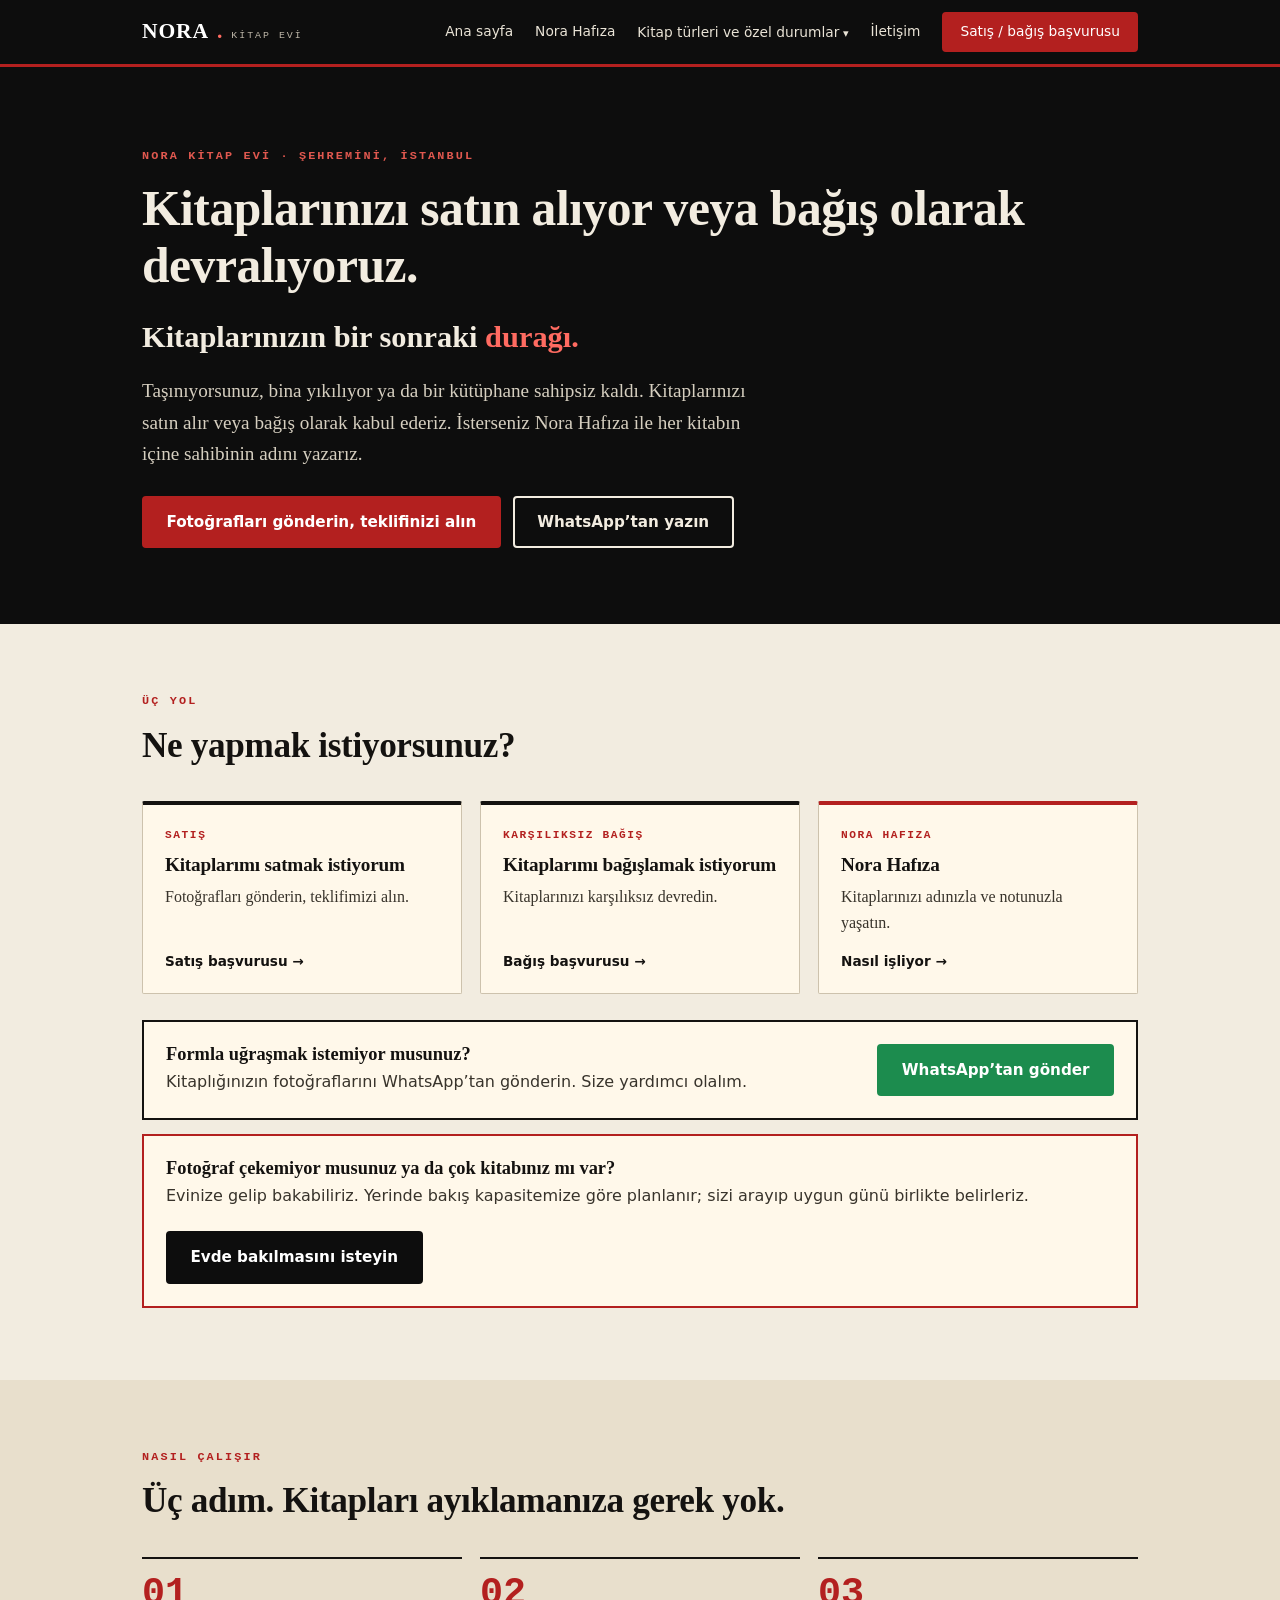
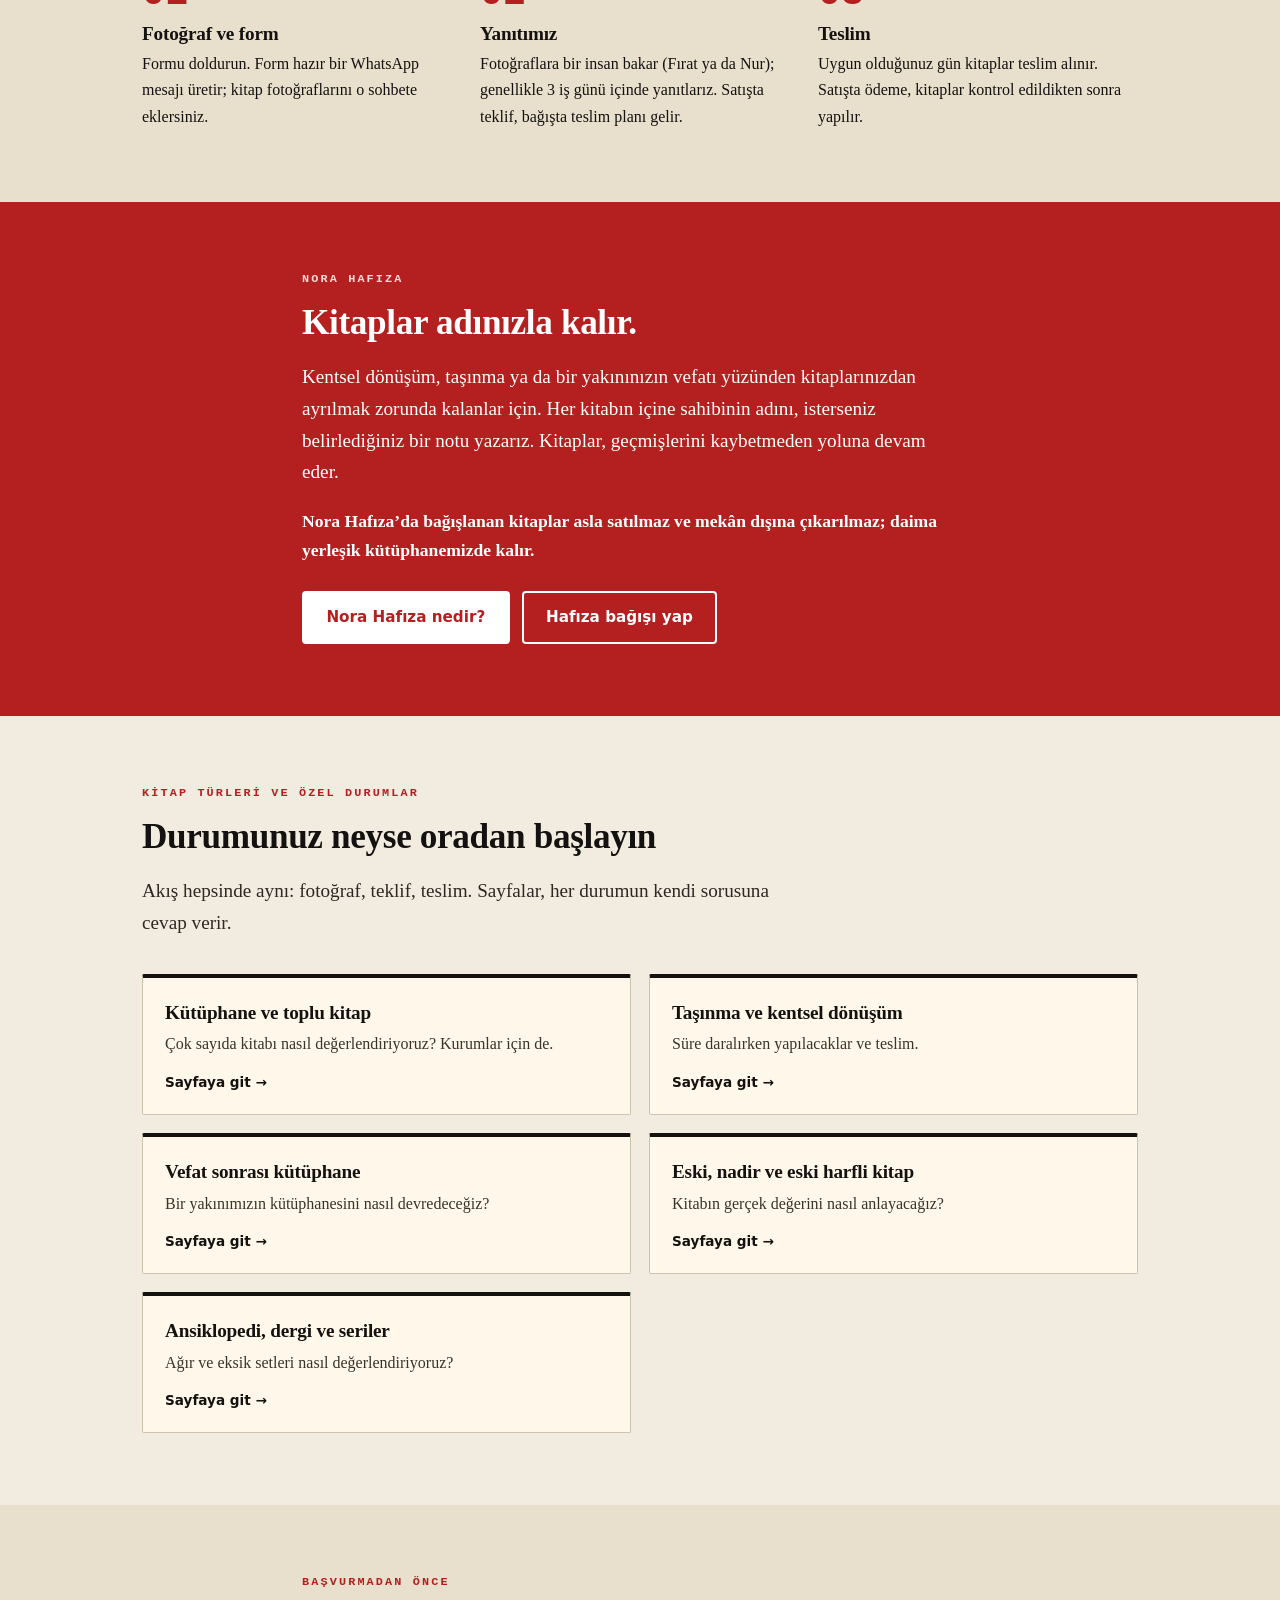
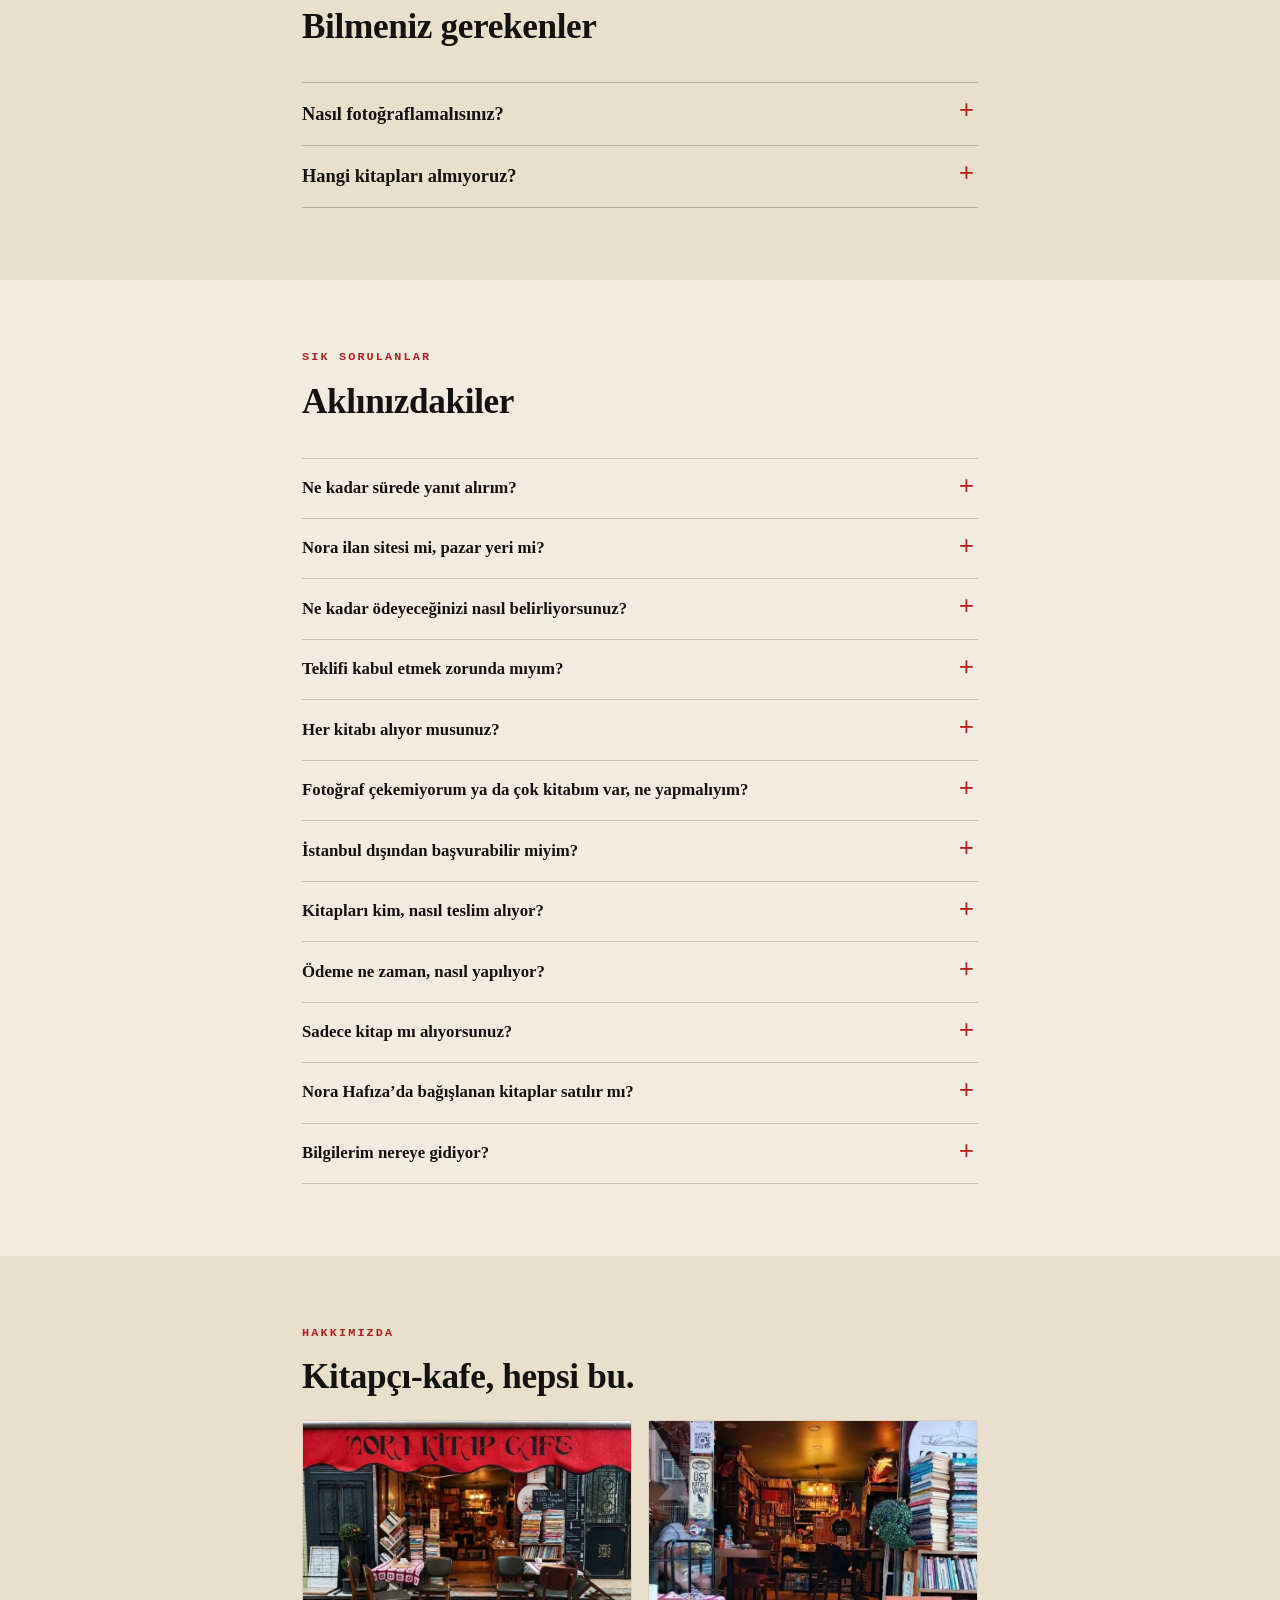
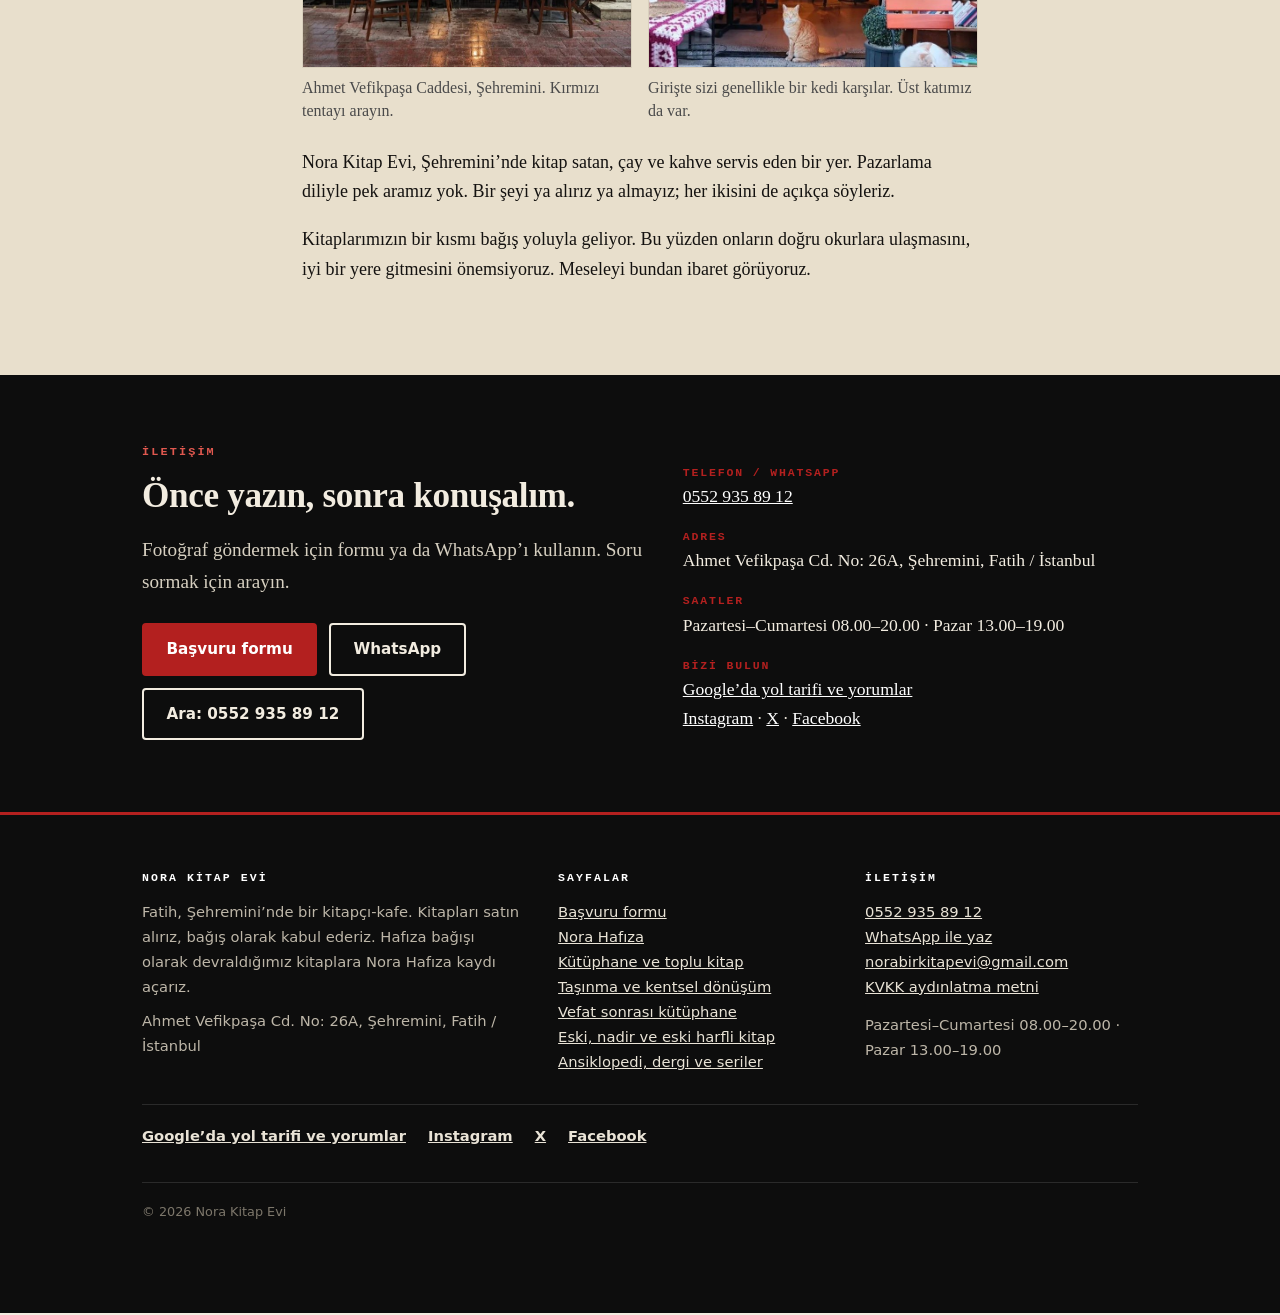
==== commit f8974eba: "Dükkân fotoğrafları, paylaşım önizlemesi (og:image) Co-Authored-By: Claude Sonnet 5.5 <noreply@anthr" ====
--- a/index.html
+++ b/index.html
@@ -10,9 +10,14 @@
 <meta property="og:description" content="Taşınma, kentsel dönüşüm veya vefat sonrası kitaplarınızı satın alır ya da bağış olarak kabul ederiz. Nora Hafıza ile kitaplığınızı adınızla yaşatın. Fatih Şehremini, İstanbul.">
 <meta property="og:type" content="website">
 <meta property="og:locale" content="tr_TR">
+<meta property="og:image" content="https://izzetfiratorfa.github.io/kitapsat-norasahaf/img/og.jpg">
+<meta property="og:image:width" content="899">
+<meta property="og:image:height" content="471">
+<meta property="og:image:alt" content="Nora Kitap Cafe'nin kırmızı tentesi ve kitap istifleriyle dolu girişi">
+<meta name="twitter:card" content="summary_large_image">
 <link rel="icon" href="favicon.svg" type="image/svg+xml">
 <link rel="stylesheet" href="style.css">
-
+<script data-goatcounter="https://norasahaf.goatcounter.com/count" async src="//gc.zgo.at/count.js"></script>
 <script type="application/ld+json">{"@context": "https://schema.org", "@type": "BookStore", "name": "Nora Kitap Evi", "telephone": "+905529358912", "hasMap": "https://share.google/qawsznqt1ohQSFSN0", "sameAs": ["https://www.instagram.com/nora.cafekitap/", "https://x.com/NoraBiKitapEvi", "https://www.facebook.com/norakitapcafe"], "openingHoursSpecification": [{"@type": "OpeningHoursSpecification", "dayOfWeek": ["Monday", "Tuesday", "Wednesday", "Thursday", "Friday", "Saturday"], "opens": "08:00", "closes": "20:00"}, {"@type": "OpeningHoursSpecification", "dayOfWeek": "Sunday", "opens": "13:00", "closes": "19:00"}], "address": {"@type": "PostalAddress", "streetAddress": "Ahmet Vefikpaşa Cd. No: 26A", "addressNeighborhood": "Şehremini", "addressLocality": "Fatih", "addressRegion": "İstanbul", "addressCountry": "TR"}}</script>
 </head>
 <body>
@@ -108,6 +113,7 @@
 <section class="alt"><div class="wrap narrow">
 <span class="kicker">Hakkımızda</span>
 <h2>Kitapçı-kafe, hepsi bu.</h2>
+<div class="photos"><figure><img src="img/on-cephe.jpg" width="899" height="649" loading="lazy" alt="Nora Kitap Cafe'nin kırmızı tentesi, önünde masalar ve kitap istifleri"><figcaption>Ahmet Vefikpaşa Caddesi, Şehremini. Kırmızı tentayı arayın.</figcaption></figure><figure><img src="img/giris.jpg" width="899" height="556" loading="lazy" alt="Kapıdan içeri bakış: raflar, kitap istifleri ve girişte oturan turuncu bir kedi"><figcaption>Girişte sizi genellikle bir kedi karşılar. Üst katımız da var.</figcaption></figure></div>
 <p>Nora Kitap Evi, Şehremini’nde kitap satan, çay ve kahve servis eden bir yer. Pazarlama diliyle pek aramız yok. Bir şeyi ya alırız ya almayız; her ikisini de açıkça söyleriz.</p>
 <p>Kitaplarımızın bir kısmı bağış yoluyla geliyor. Bu yüzden onların doğru okurlara ulaşmasını, iyi bir yere gitmesini önemsiyoruz. Meseleyi bundan ibaret görüyoruz.</p>
 </div></section>
--- a/style.css
+++ b/style.css
@@ -228,3 +228,11 @@
 
 .alt details{border-color:#b9ad94}
 .alt details summary{font-size:1.15rem}
+
+figure{margin:0}
+figure img{display:block;width:100%;height:auto;border:1px solid #d9d0bd}
+figcaption{font-size:1rem;color:#4a4a4a;margin-top:8px;line-height:1.45}
+.photos{display:grid;grid-template-columns:1fr 1fr;gap:16px;margin:1.4rem 0 1.6rem}
+.photos img{aspect-ratio:4/3;object-fit:cover}
+figure.one{max-width:440px;margin:1.6rem 0}
+@media(max-width:640px){.photos{grid-template-columns:1fr}}
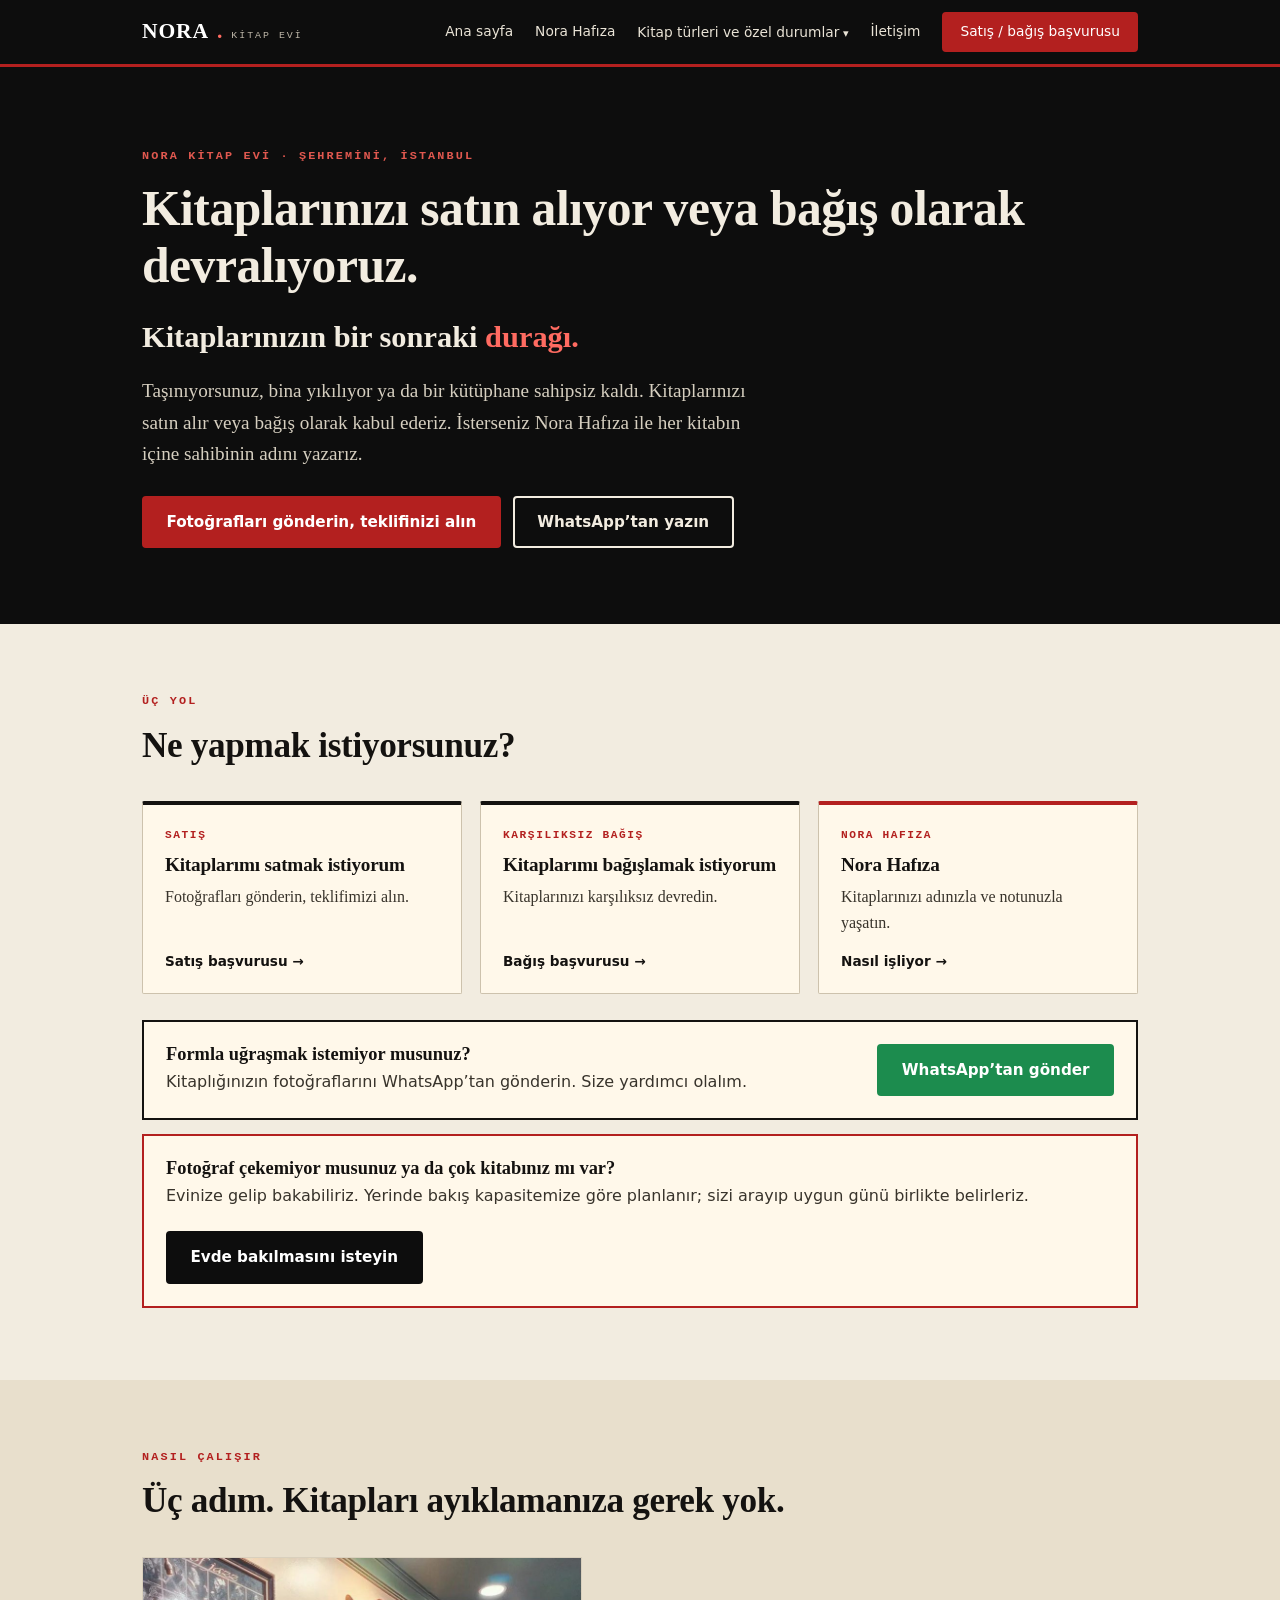
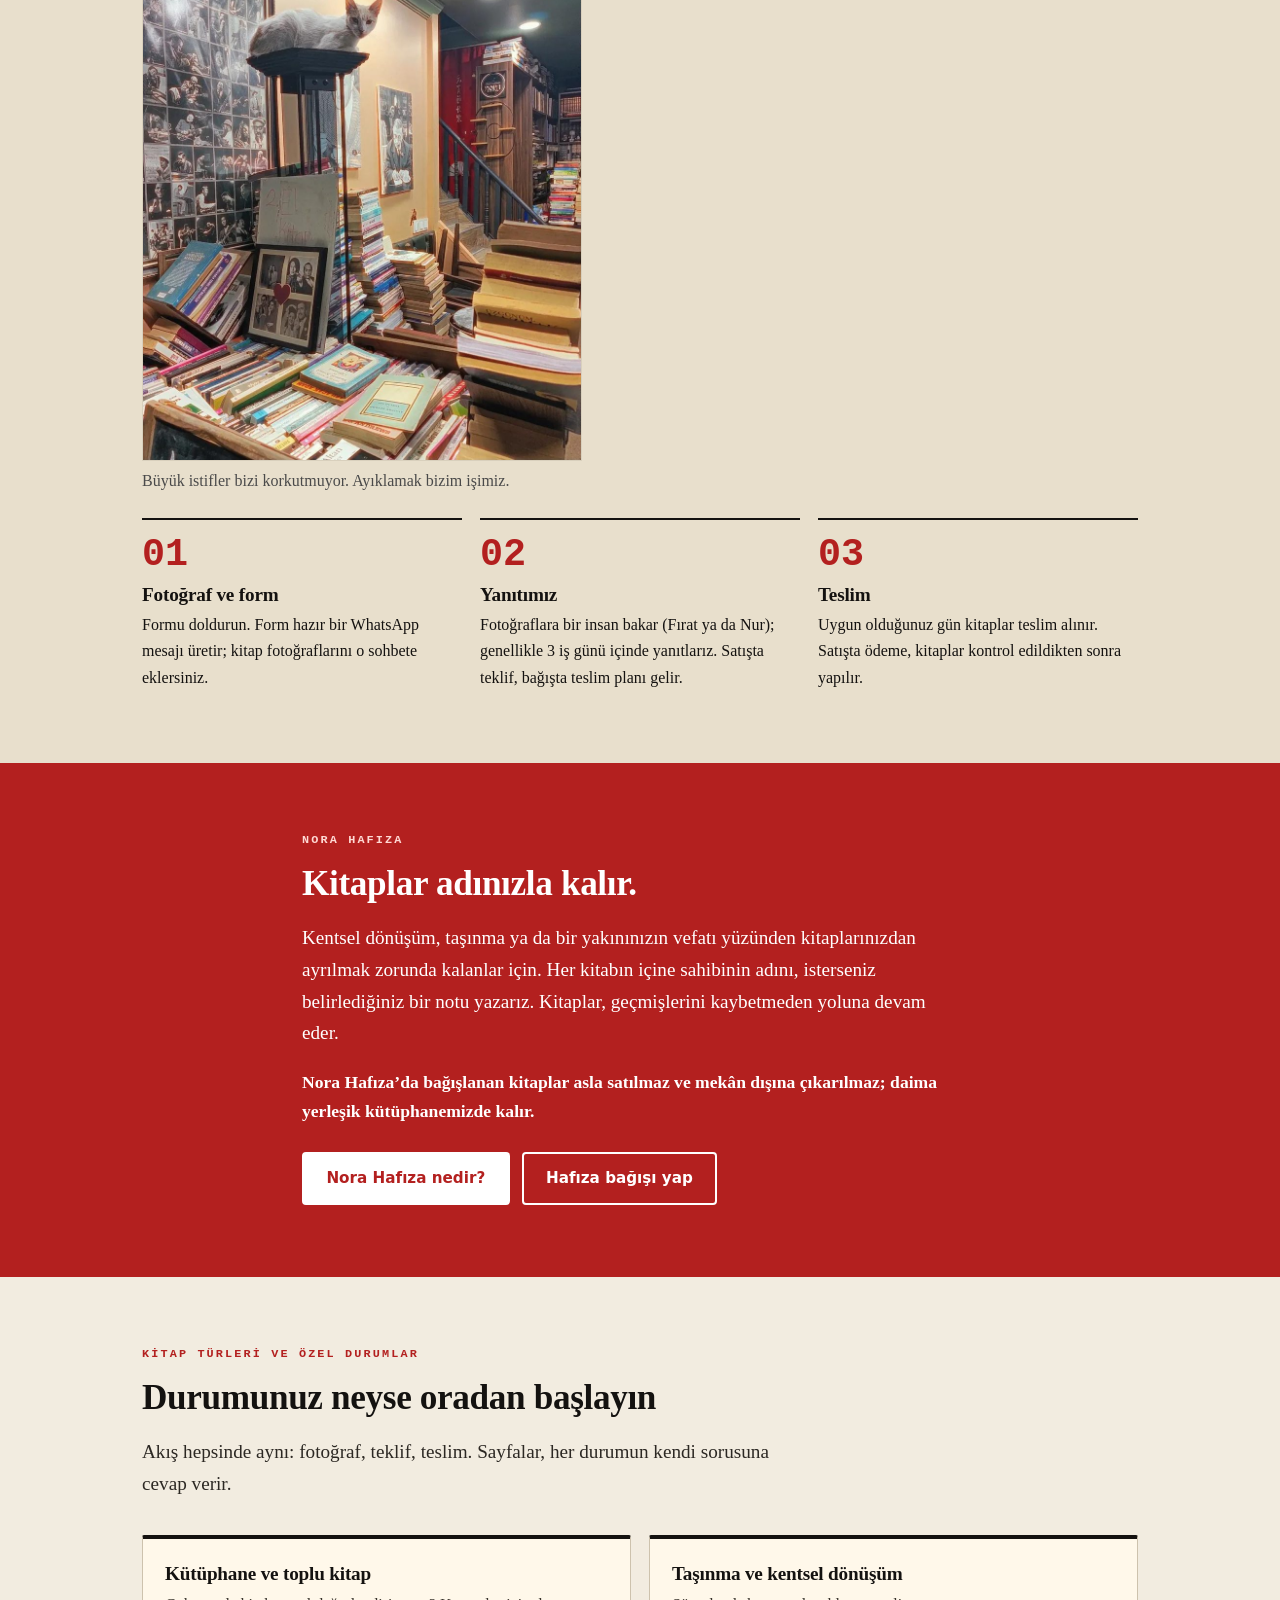
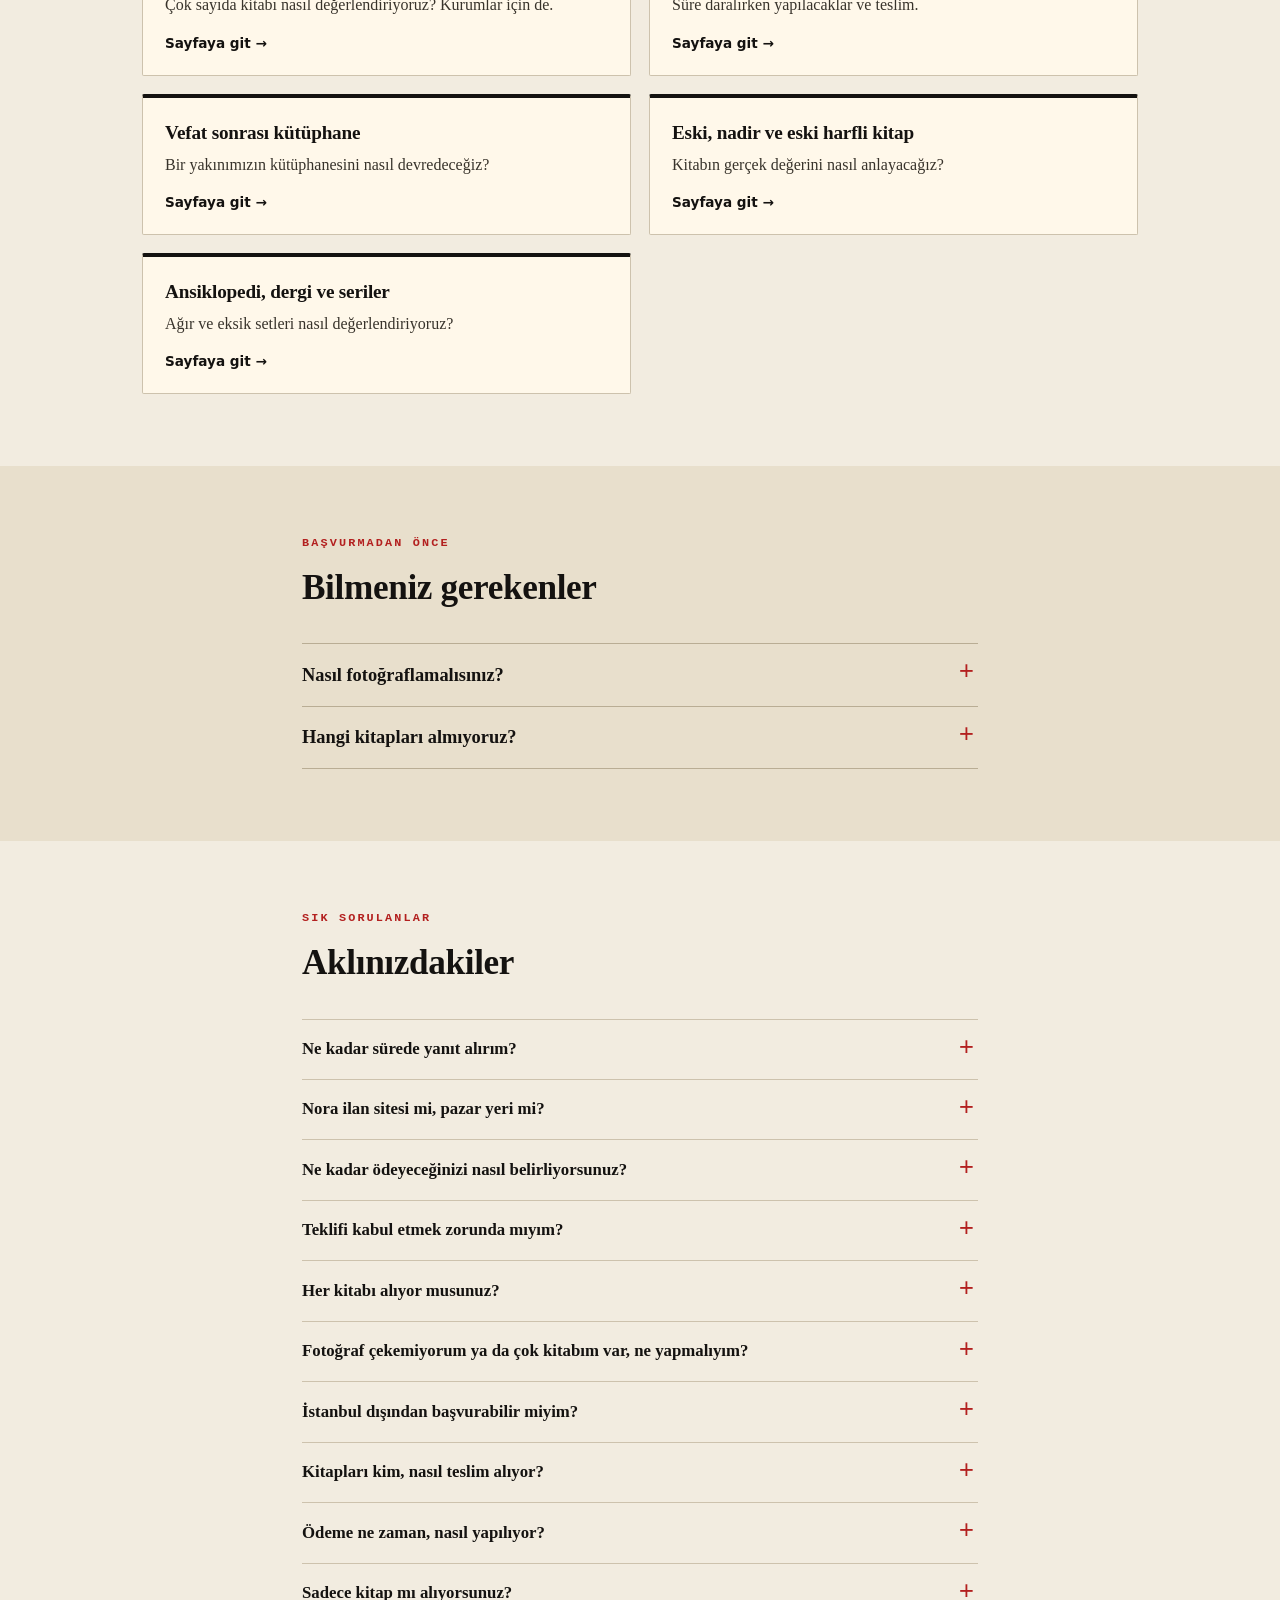
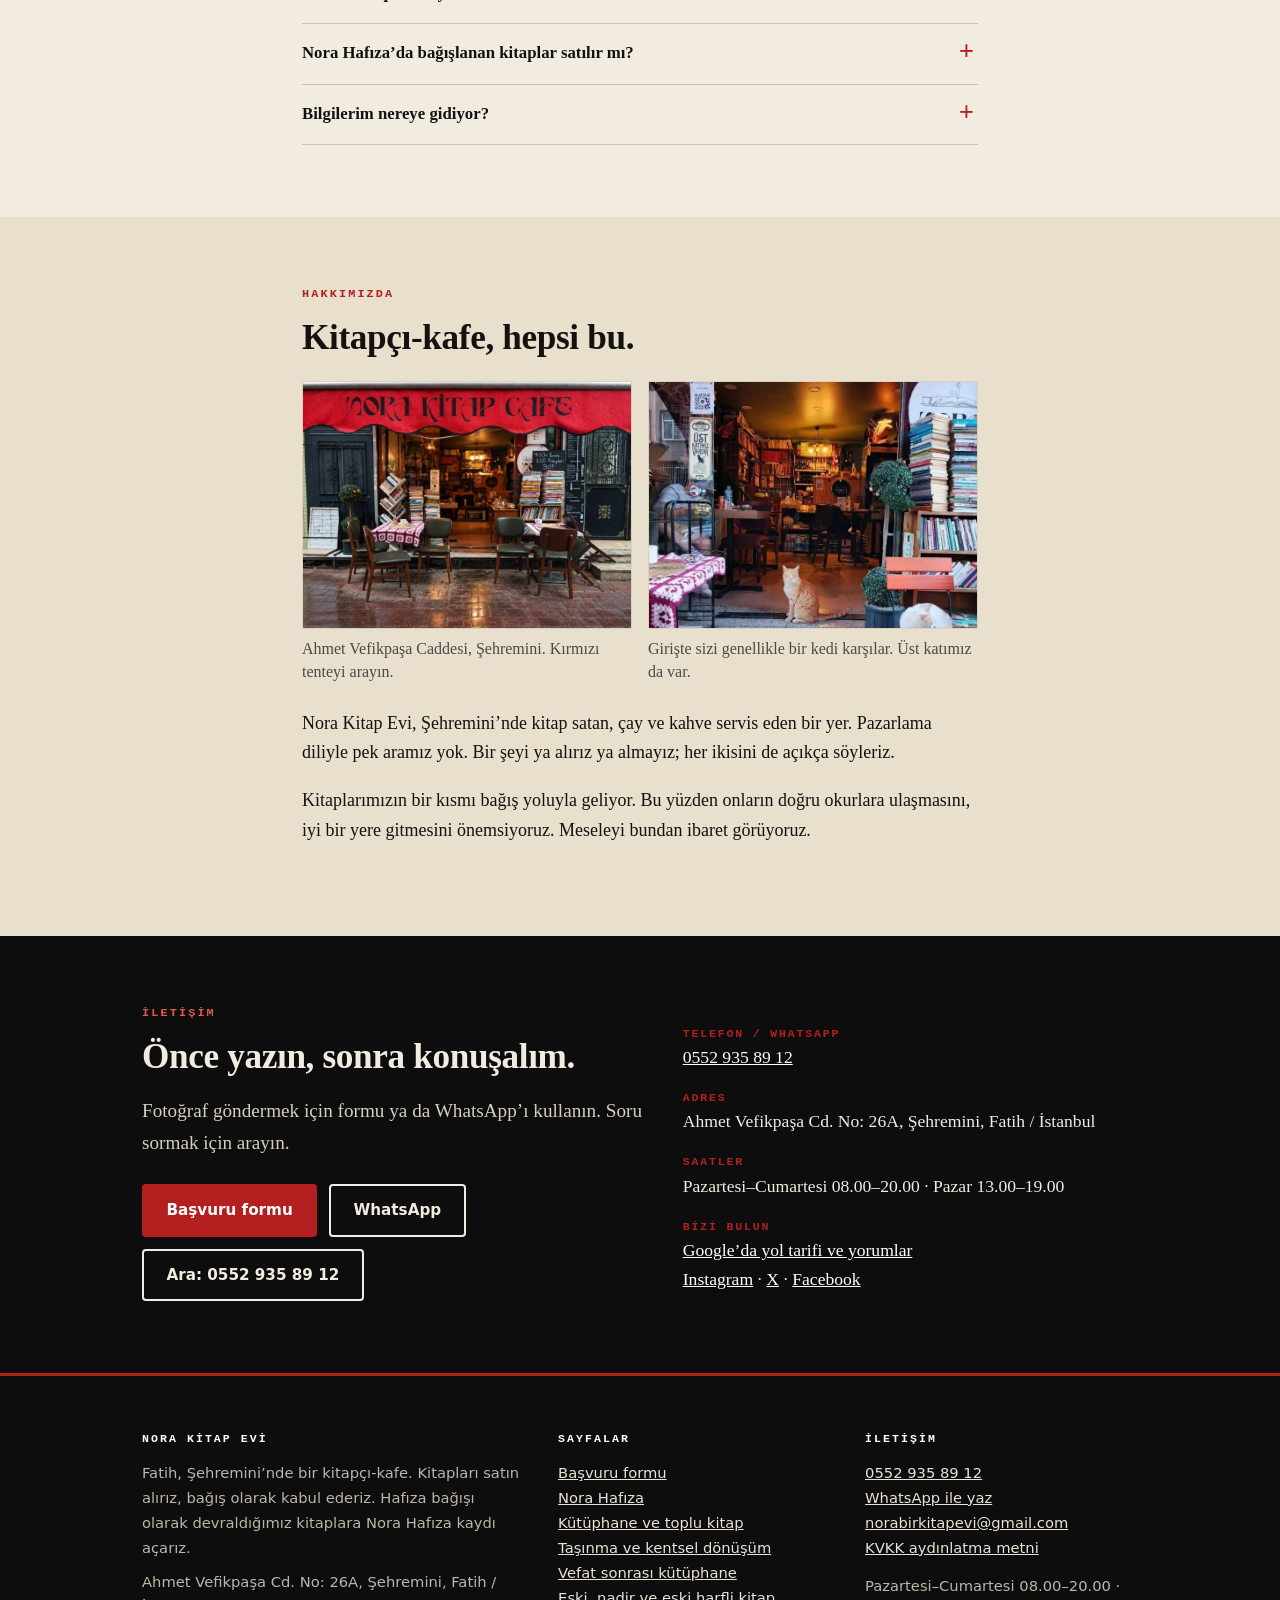
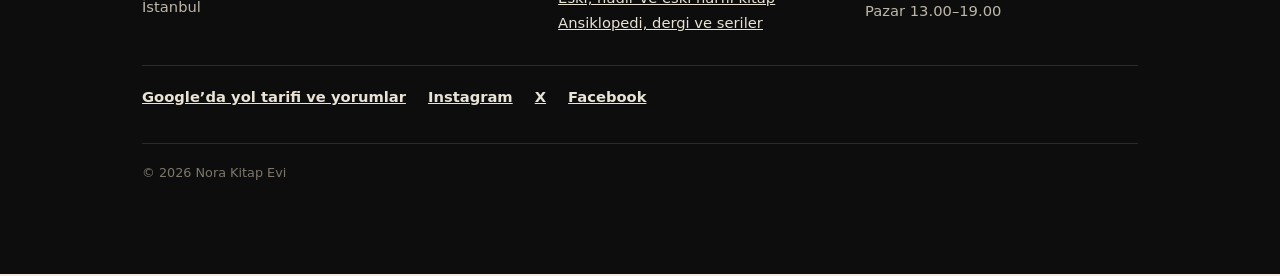
==== commit 8cc09214: "İstif fotoğrafı, tente yazım düzeltmesi Co-Authored-By: Claude Sonnet 5.5 <noreply@anthropic.com> Cl" ====
--- a/index.html
+++ b/index.html
@@ -53,6 +53,7 @@
 
 <section class="alt" id="nasil"><div class="wrap">
 <div class="head"><span class="kicker">Nasıl çalışır</span><h2>Üç adım. Kitapları ayıklamanıza gerek yok.</h2></div>
+<figure class="one"><img src="img/istif.jpg" width="900" height="1032" loading="lazy" alt="Dükkândan bir kare: kitap istifleri, çerçeveli fotoğraflar ve istif üstünde oturan beyaz bir kedi"><figcaption>Büyük istifler bizi korkutmuyor. Ayıklamak bizim işimiz.</figcaption></figure>
 <div class="steps">
 <div class="step"><h3>Fotoğraf ve form</h3><p>Formu doldurun. Form hazır bir WhatsApp mesajı üretir; kitap fotoğraflarını o sohbete eklersiniz.</p></div>
 <div class="step"><h3>Yanıtımız</h3><p>Fotoğraflara bir insan bakar (Fırat ya da Nur); genellikle 3 iş günü içinde yanıtlarız. Satışta teklif, bağışta teslim planı gelir.</p></div>
@@ -113,7 +114,7 @@
 <section class="alt"><div class="wrap narrow">
 <span class="kicker">Hakkımızda</span>
 <h2>Kitapçı-kafe, hepsi bu.</h2>
-<div class="photos"><figure><img src="img/on-cephe.jpg" width="899" height="649" loading="lazy" alt="Nora Kitap Cafe'nin kırmızı tentesi, önünde masalar ve kitap istifleri"><figcaption>Ahmet Vefikpaşa Caddesi, Şehremini. Kırmızı tentayı arayın.</figcaption></figure><figure><img src="img/giris.jpg" width="899" height="556" loading="lazy" alt="Kapıdan içeri bakış: raflar, kitap istifleri ve girişte oturan turuncu bir kedi"><figcaption>Girişte sizi genellikle bir kedi karşılar. Üst katımız da var.</figcaption></figure></div>
+<div class="photos"><figure><img src="img/on-cephe.jpg" width="899" height="649" loading="lazy" alt="Nora Kitap Cafe'nin kırmızı tentesi, önünde masalar ve kitap istifleri"><figcaption>Ahmet Vefikpaşa Caddesi, Şehremini. Kırmızı tenteyi arayın.</figcaption></figure><figure><img src="img/giris.jpg" width="899" height="556" loading="lazy" alt="Kapıdan içeri bakış: raflar, kitap istifleri ve girişte oturan turuncu bir kedi"><figcaption>Girişte sizi genellikle bir kedi karşılar. Üst katımız da var.</figcaption></figure></div>
 <p>Nora Kitap Evi, Şehremini’nde kitap satan, çay ve kahve servis eden bir yer. Pazarlama diliyle pek aramız yok. Bir şeyi ya alırız ya almayız; her ikisini de açıkça söyleriz.</p>
 <p>Kitaplarımızın bir kısmı bağış yoluyla geliyor. Bu yüzden onların doğru okurlara ulaşmasını, iyi bir yere gitmesini önemsiyoruz. Meseleyi bundan ibaret görüyoruz.</p>
 </div></section>
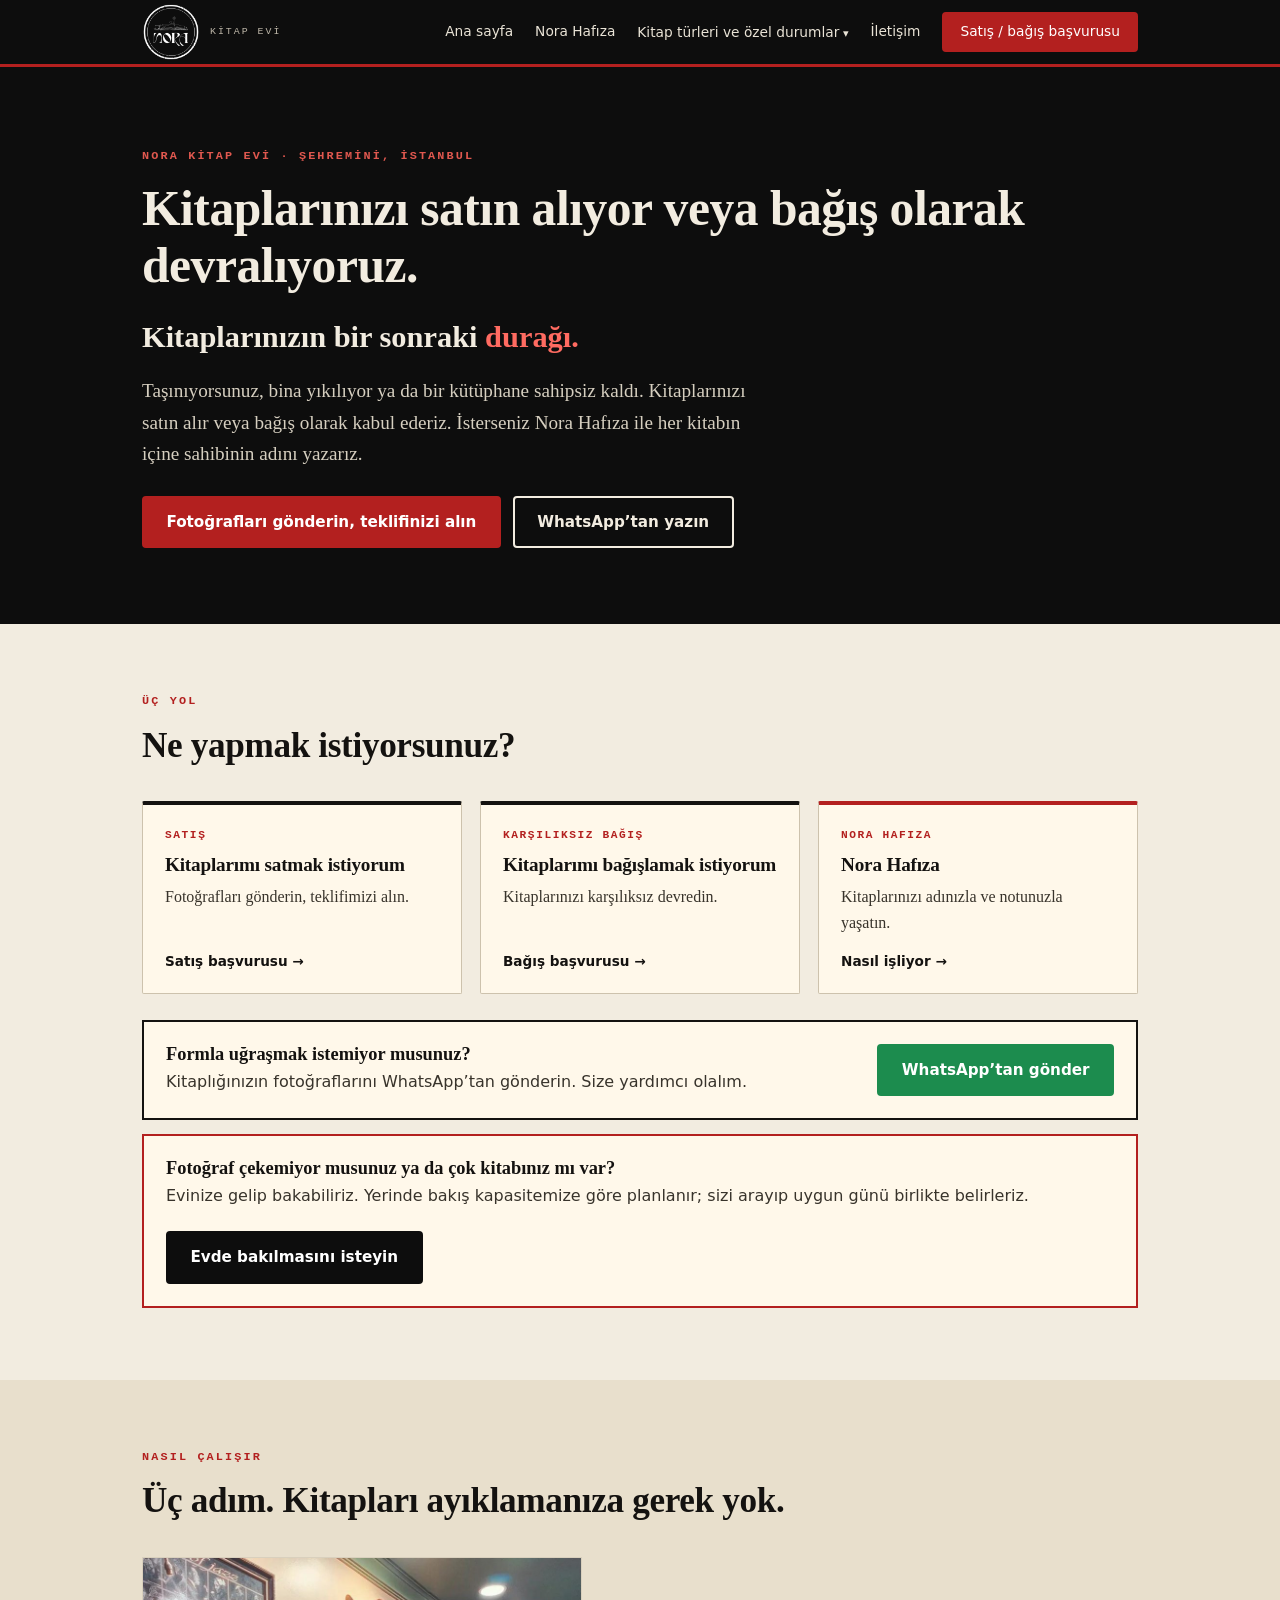
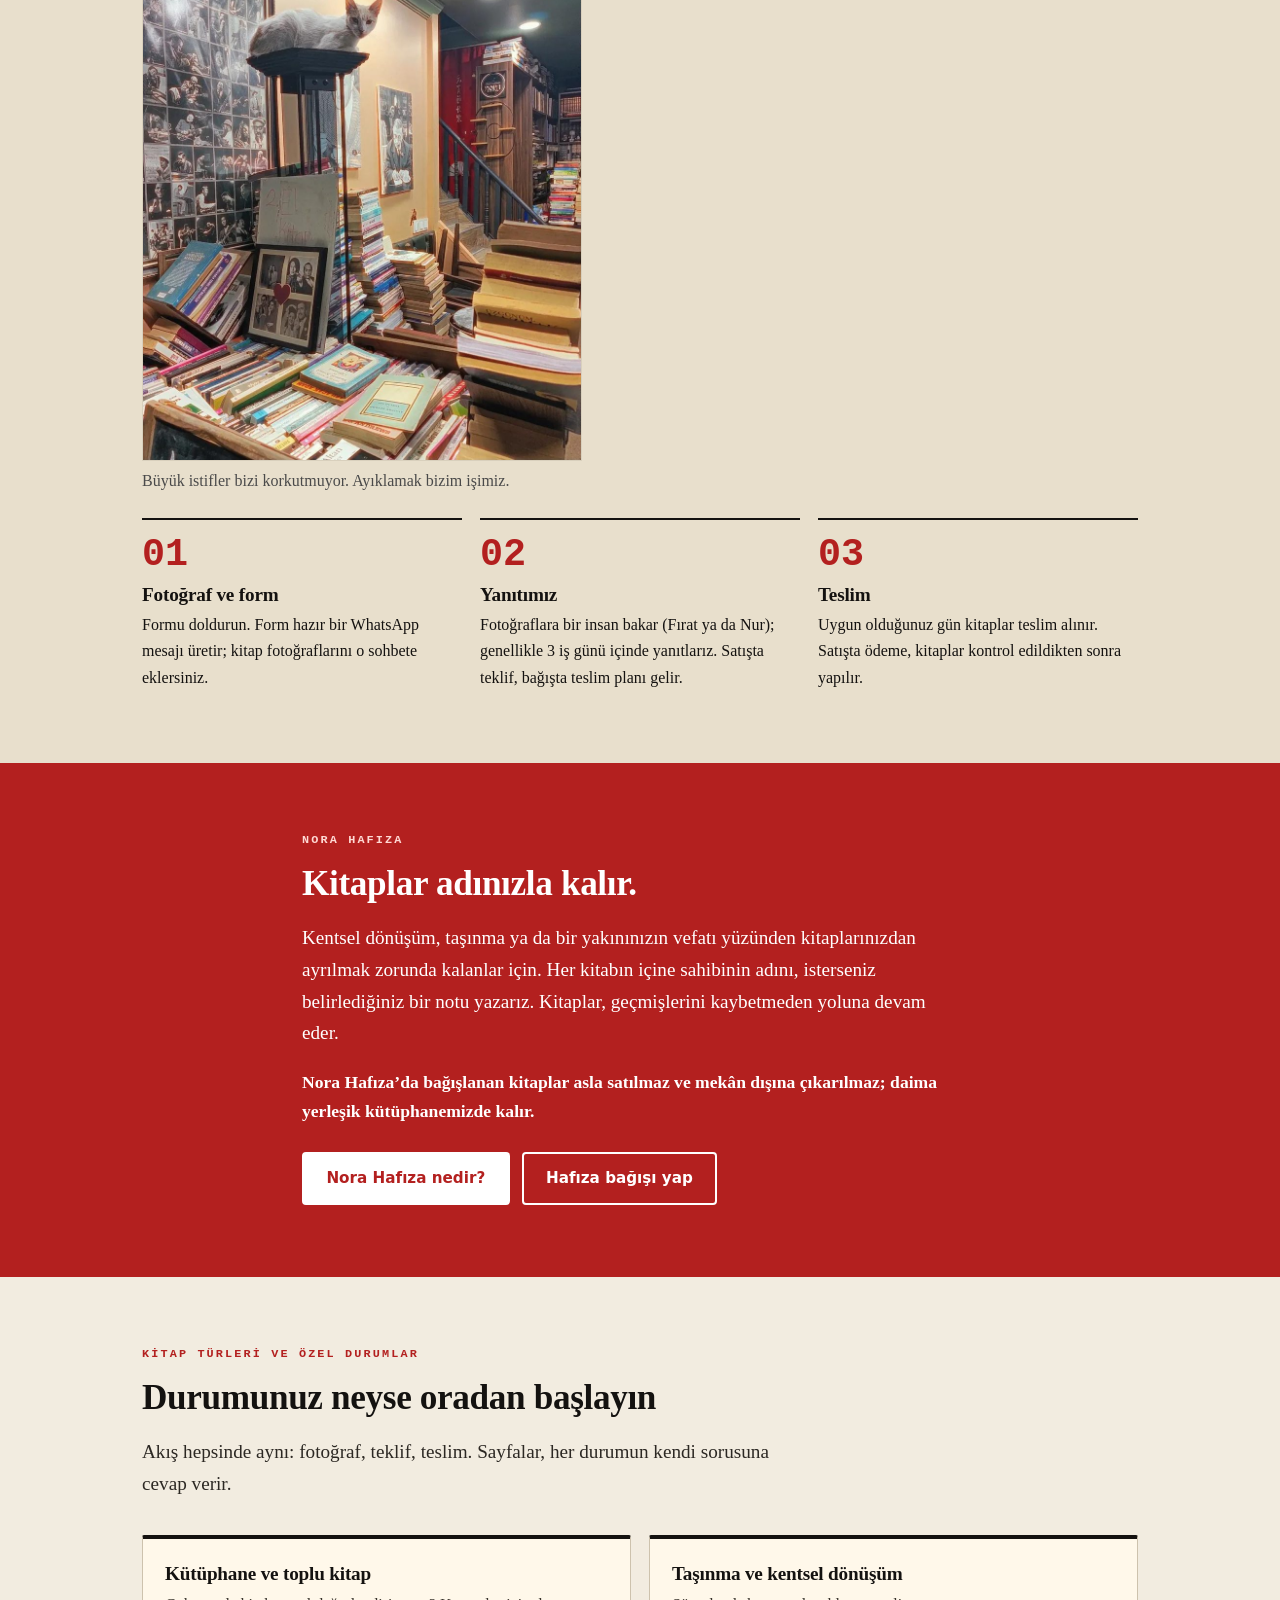
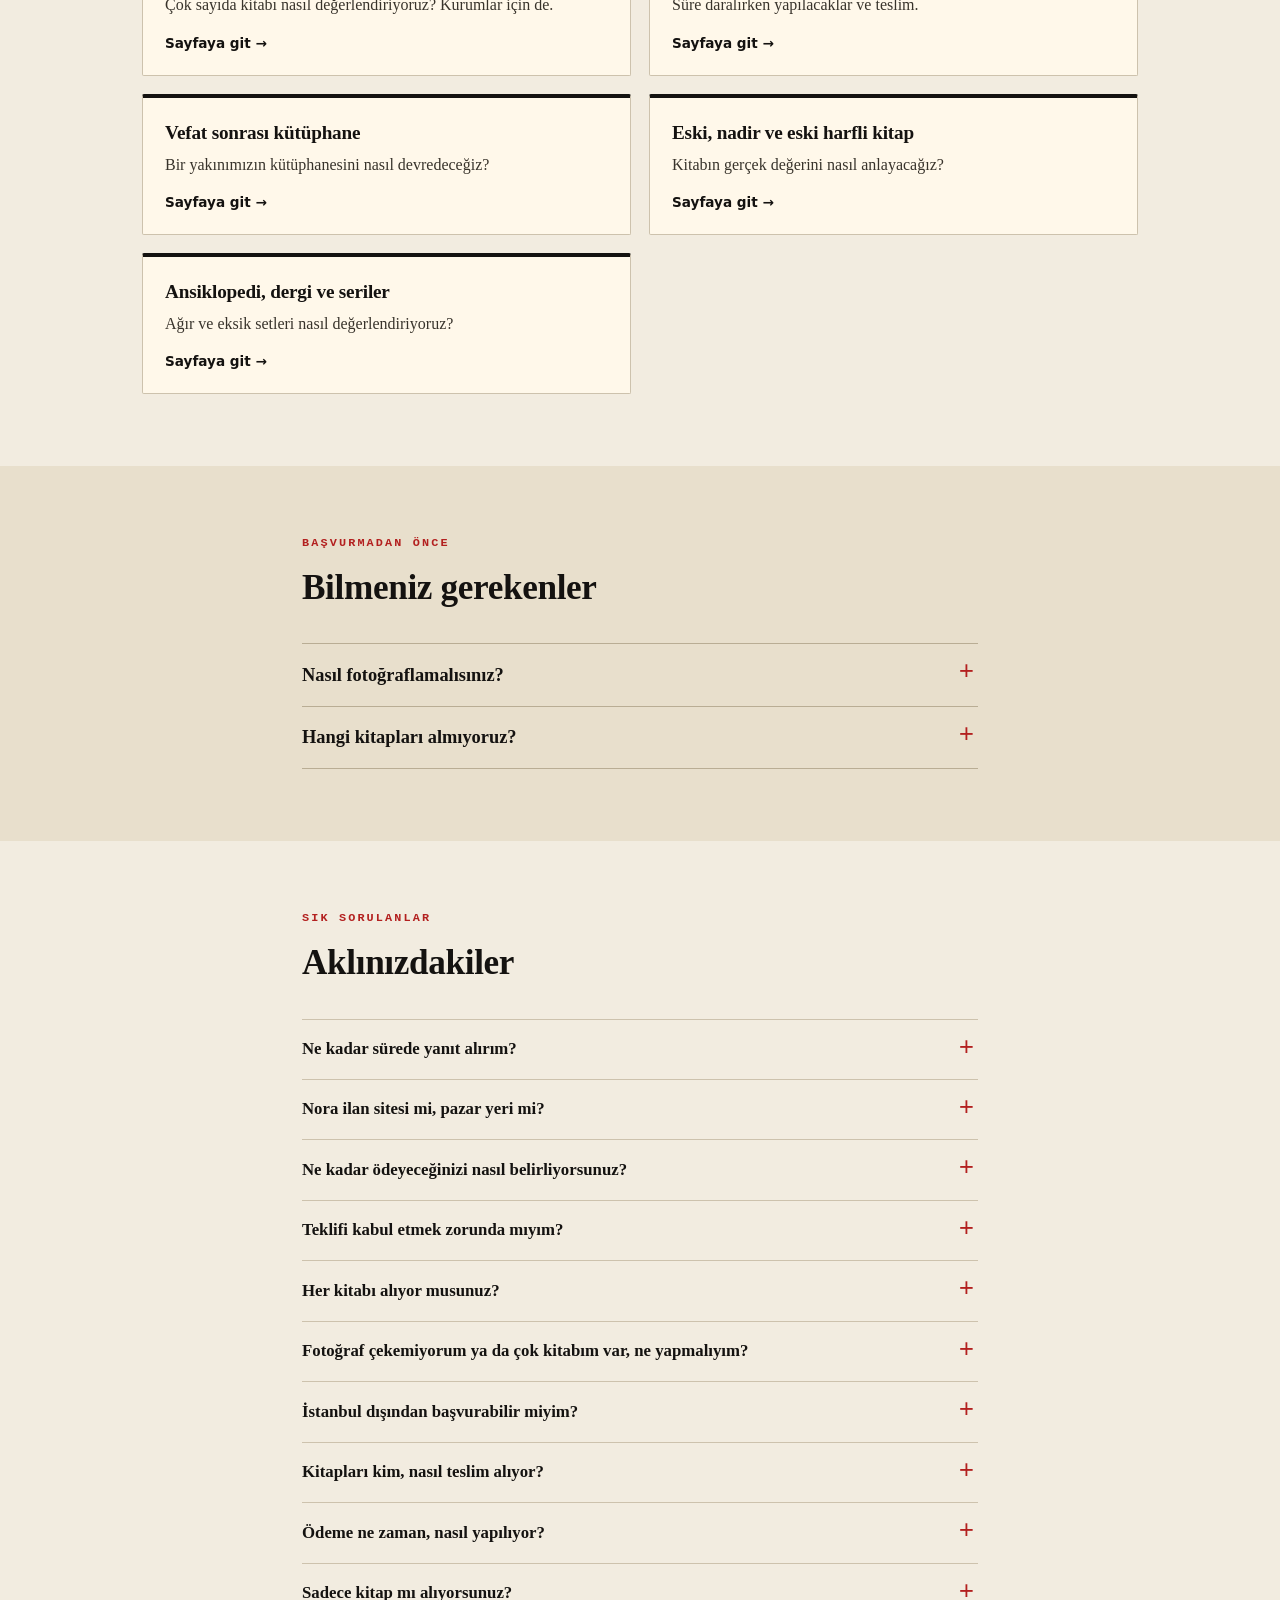
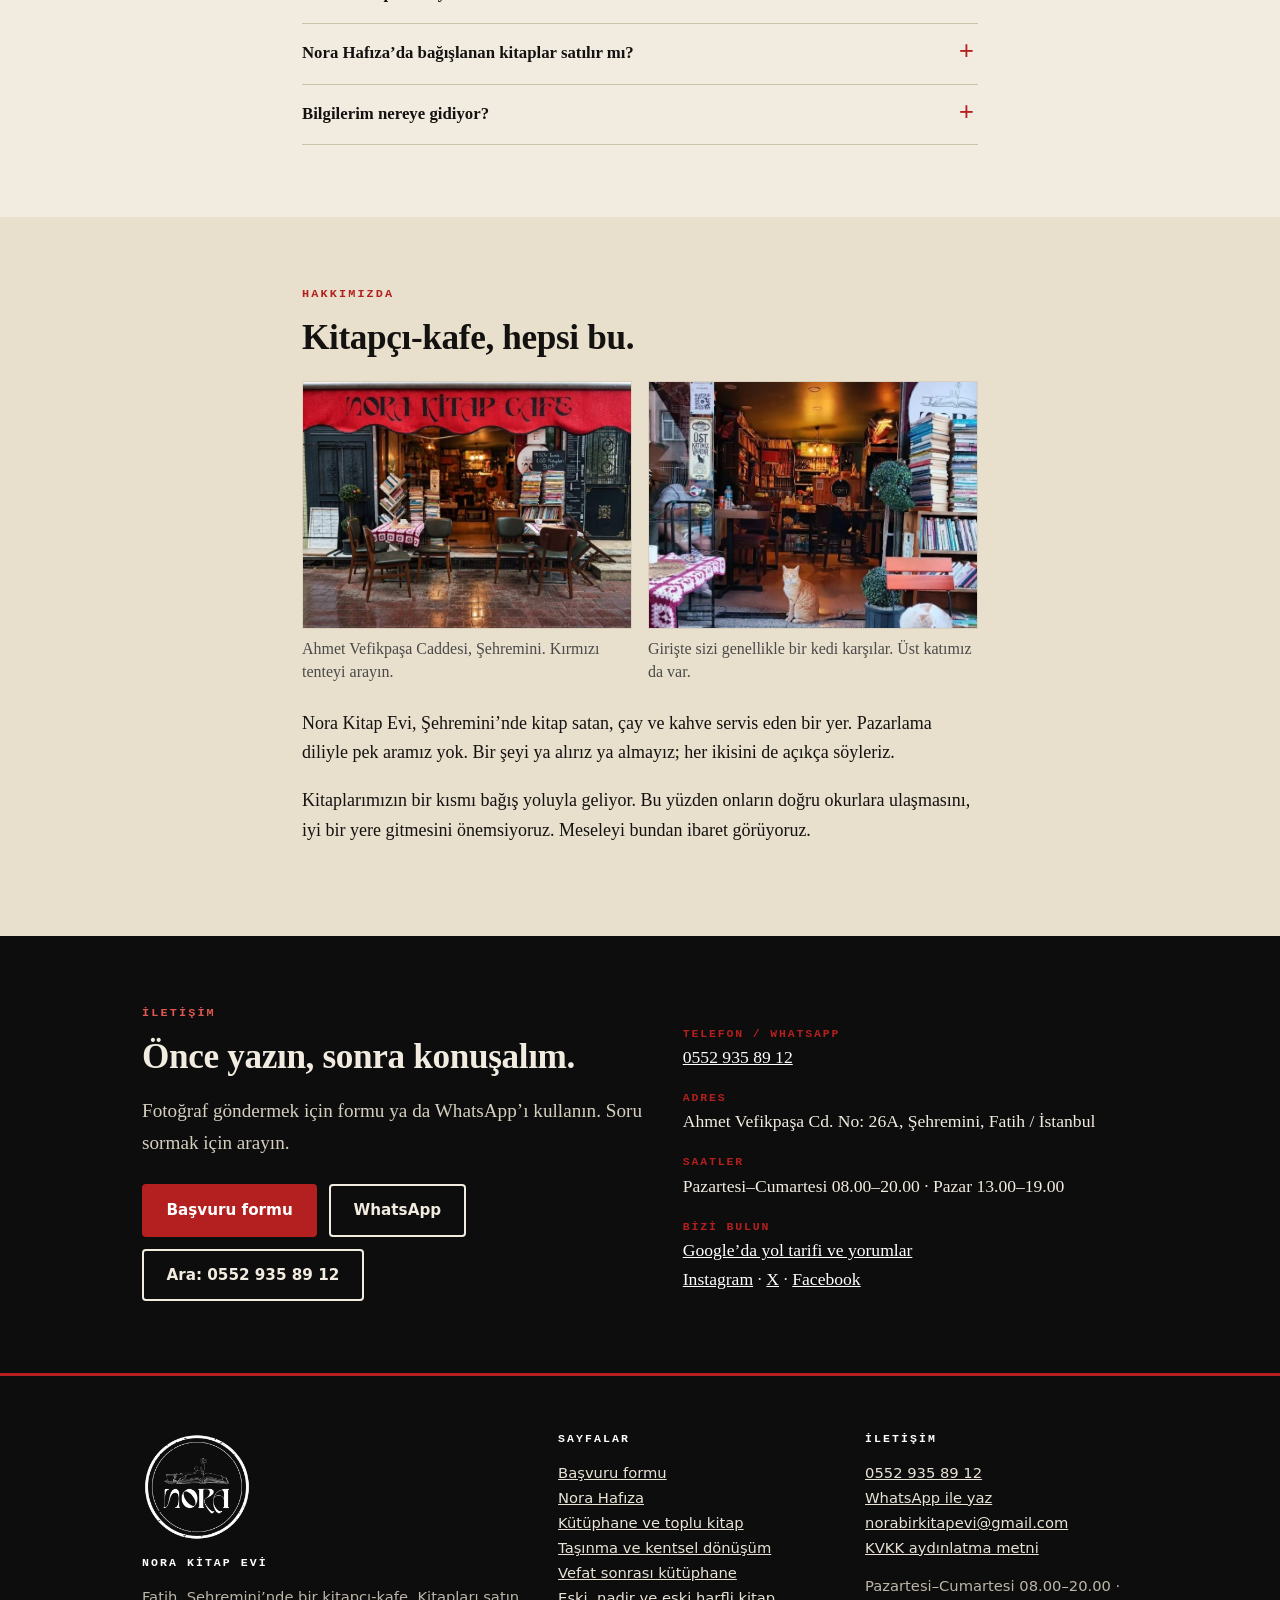
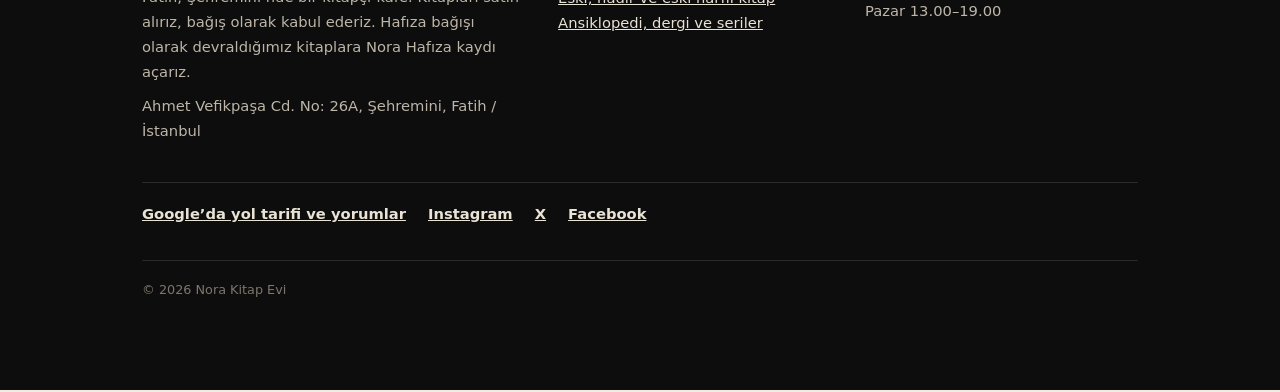
==== commit 4252ae72: "Logo: başlık, alt bilgi, favicon Co-Authored-By: Claude Sonnet 5.5 <noreply@anthropic.com> Claude-Se" ====
--- a/index.html
+++ b/index.html
@@ -9,20 +9,24 @@
 <meta property="og:title" content="Kitaplarınızı satın alıyor veya bağış olarak devralıyoruz · Nora Kitap Evi">
 <meta property="og:description" content="Taşınma, kentsel dönüşüm veya vefat sonrası kitaplarınızı satın alır ya da bağış olarak kabul ederiz. Nora Hafıza ile kitaplığınızı adınızla yaşatın. Fatih Şehremini, İstanbul.">
 <meta property="og:type" content="website">
+<meta property="og:site_name" content="Nora Kitap Evi">
+<meta property="og:image:type" content="image/jpeg">
 <meta property="og:locale" content="tr_TR">
 <meta property="og:image" content="https://izzetfiratorfa.github.io/kitapsat-norasahaf/img/og.jpg">
 <meta property="og:image:width" content="899">
 <meta property="og:image:height" content="471">
 <meta property="og:image:alt" content="Nora Kitap Cafe'nin kırmızı tentesi ve kitap istifleriyle dolu girişi">
 <meta name="twitter:card" content="summary_large_image">
-<link rel="icon" href="favicon.svg" type="image/svg+xml">
+<link rel="icon" href="img/favicon-32.png" sizes="32x32" type="image/png">
+<link rel="icon" href="img/favicon-192.png" sizes="192x192" type="image/png">
+<link rel="apple-touch-icon" href="img/favicon-192.png">
 <link rel="stylesheet" href="style.css">
 <script data-goatcounter="https://norasahaf.goatcounter.com/count" async src="//gc.zgo.at/count.js"></script>
 <script type="application/ld+json">{"@context": "https://schema.org", "@type": "BookStore", "name": "Nora Kitap Evi", "telephone": "+905529358912", "hasMap": "https://share.google/qawsznqt1ohQSFSN0", "sameAs": ["https://www.instagram.com/nora.cafekitap/", "https://x.com/NoraBiKitapEvi", "https://www.facebook.com/norakitapcafe"], "openingHoursSpecification": [{"@type": "OpeningHoursSpecification", "dayOfWeek": ["Monday", "Tuesday", "Wednesday", "Thursday", "Friday", "Saturday"], "opens": "08:00", "closes": "20:00"}, {"@type": "OpeningHoursSpecification", "dayOfWeek": "Sunday", "opens": "13:00", "closes": "19:00"}], "address": {"@type": "PostalAddress", "streetAddress": "Ahmet Vefikpaşa Cd. No: 26A", "addressNeighborhood": "Şehremini", "addressLocality": "Fatih", "addressRegion": "İstanbul", "addressCountry": "TR"}}</script>
 </head>
 <body>
 <header class="hdr"><div class="wrap">
-<a class="logo" href="index.html" aria-label="Nora Kitap Evi ana sayfa">NORA<i>.</i><small>kitap evi</small></a>
+<a class="logo" href="index.html" aria-label="Nora Kitap Evi ana sayfa"><img src="img/logo-beyaz.png" width="58" height="58" alt="Nora"><small>kitap evi</small></a>
 <button class="burger" aria-label="Menü" aria-expanded="false">Menü</button>
 <nav class="nav" aria-label="Ana menü">
 <a href="index.html">Ana sayfa</a>
@@ -133,7 +137,7 @@
 </main>
 <footer class="ftr"><div class="wrap">
 <div class="cols">
-<div><h4>Nora Kitap Evi</h4>
+<div><img class="flogo" src="img/logo-beyaz.png" width="110" height="110" alt="Nora Kitap Evi logosu" loading="lazy"><h4>Nora Kitap Evi</h4>
 <p>Fatih, Şehremini’nde bir kitapçı-kafe. Kitapları satın alırız, bağış olarak kabul ederiz. Hafıza bağışı olarak devraldığımız kitaplara Nora Hafıza kaydı açarız.</p>
 <p>Ahmet Vefikpaşa Cd. No: 26A, Şehremini, Fatih / İstanbul</p></div>
 <div><h4>Sayfalar</h4>
--- a/style.css
+++ b/style.css
@@ -17,7 +17,8 @@
 /* header */
 .hdr{position:sticky;top:0;z-index:50;background:var(--black);color:#fff;border-bottom:3px solid var(--red)}
 .hdr .wrap{display:flex;align-items:center;justify-content:space-between;height:64px;gap:14px}
-.logo{color:#fff;text-decoration:none;font:700 1.35rem/1 var(--serif);letter-spacing:.04em;display:flex;align-items:baseline;gap:8px}
+.logo{color:#fff;text-decoration:none;font:700 1.35rem/1 var(--serif);letter-spacing:.04em;display:flex;align-items:center;gap:10px}
+.logo img{display:block;width:58px;height:58px}
 .logo i{color:var(--red);font-style:normal}
 .logo small{font:500 .62rem/1 var(--mono);letter-spacing:.2em;text-transform:uppercase;color:#bdb6a8}
 .nav{display:flex;align-items:center;gap:22px}
@@ -236,3 +237,6 @@
 .photos img{aspect-ratio:4/3;object-fit:cover}
 figure.one{max-width:440px;margin:1.6rem 0}
 @media(max-width:640px){.photos{grid-template-columns:1fr}}
+
+.flogo{display:block;width:110px;height:110px;margin-bottom:14px}
+@media(max-width:640px){.logo img{width:50px;height:50px}}
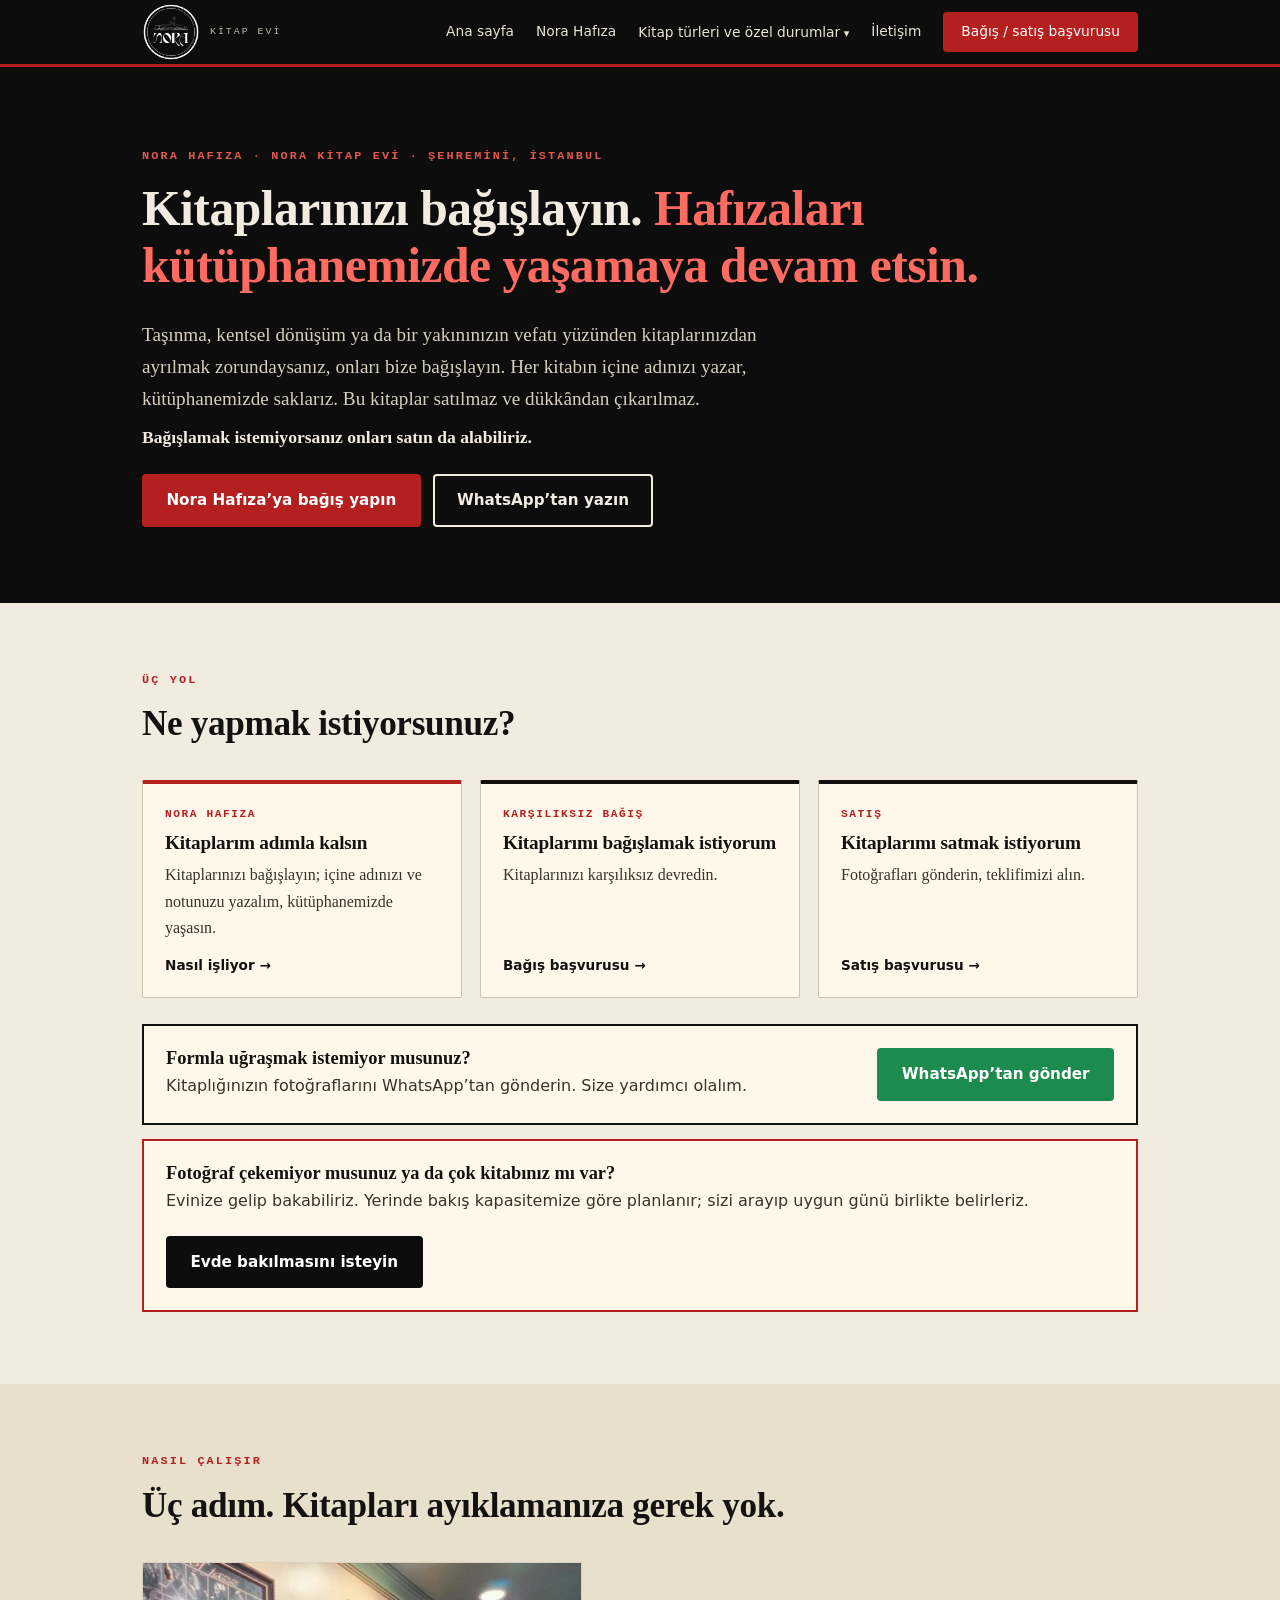
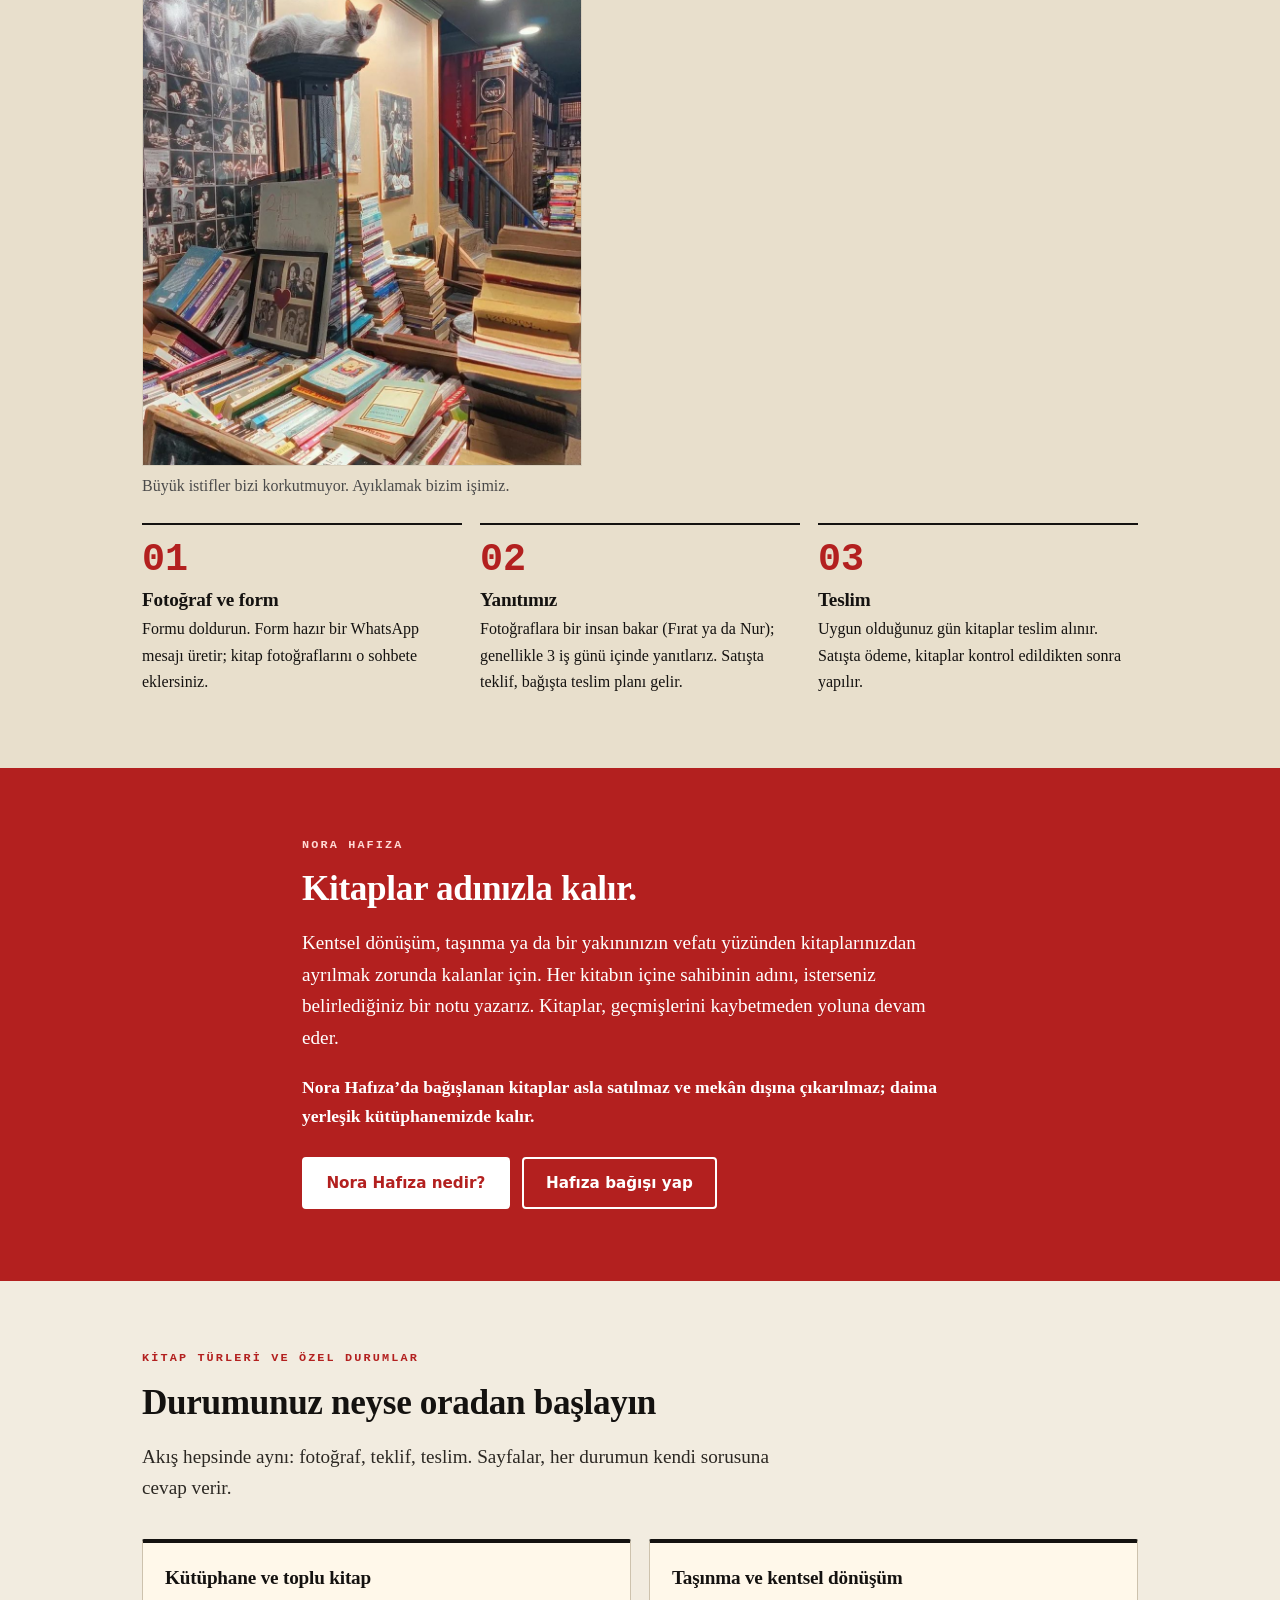
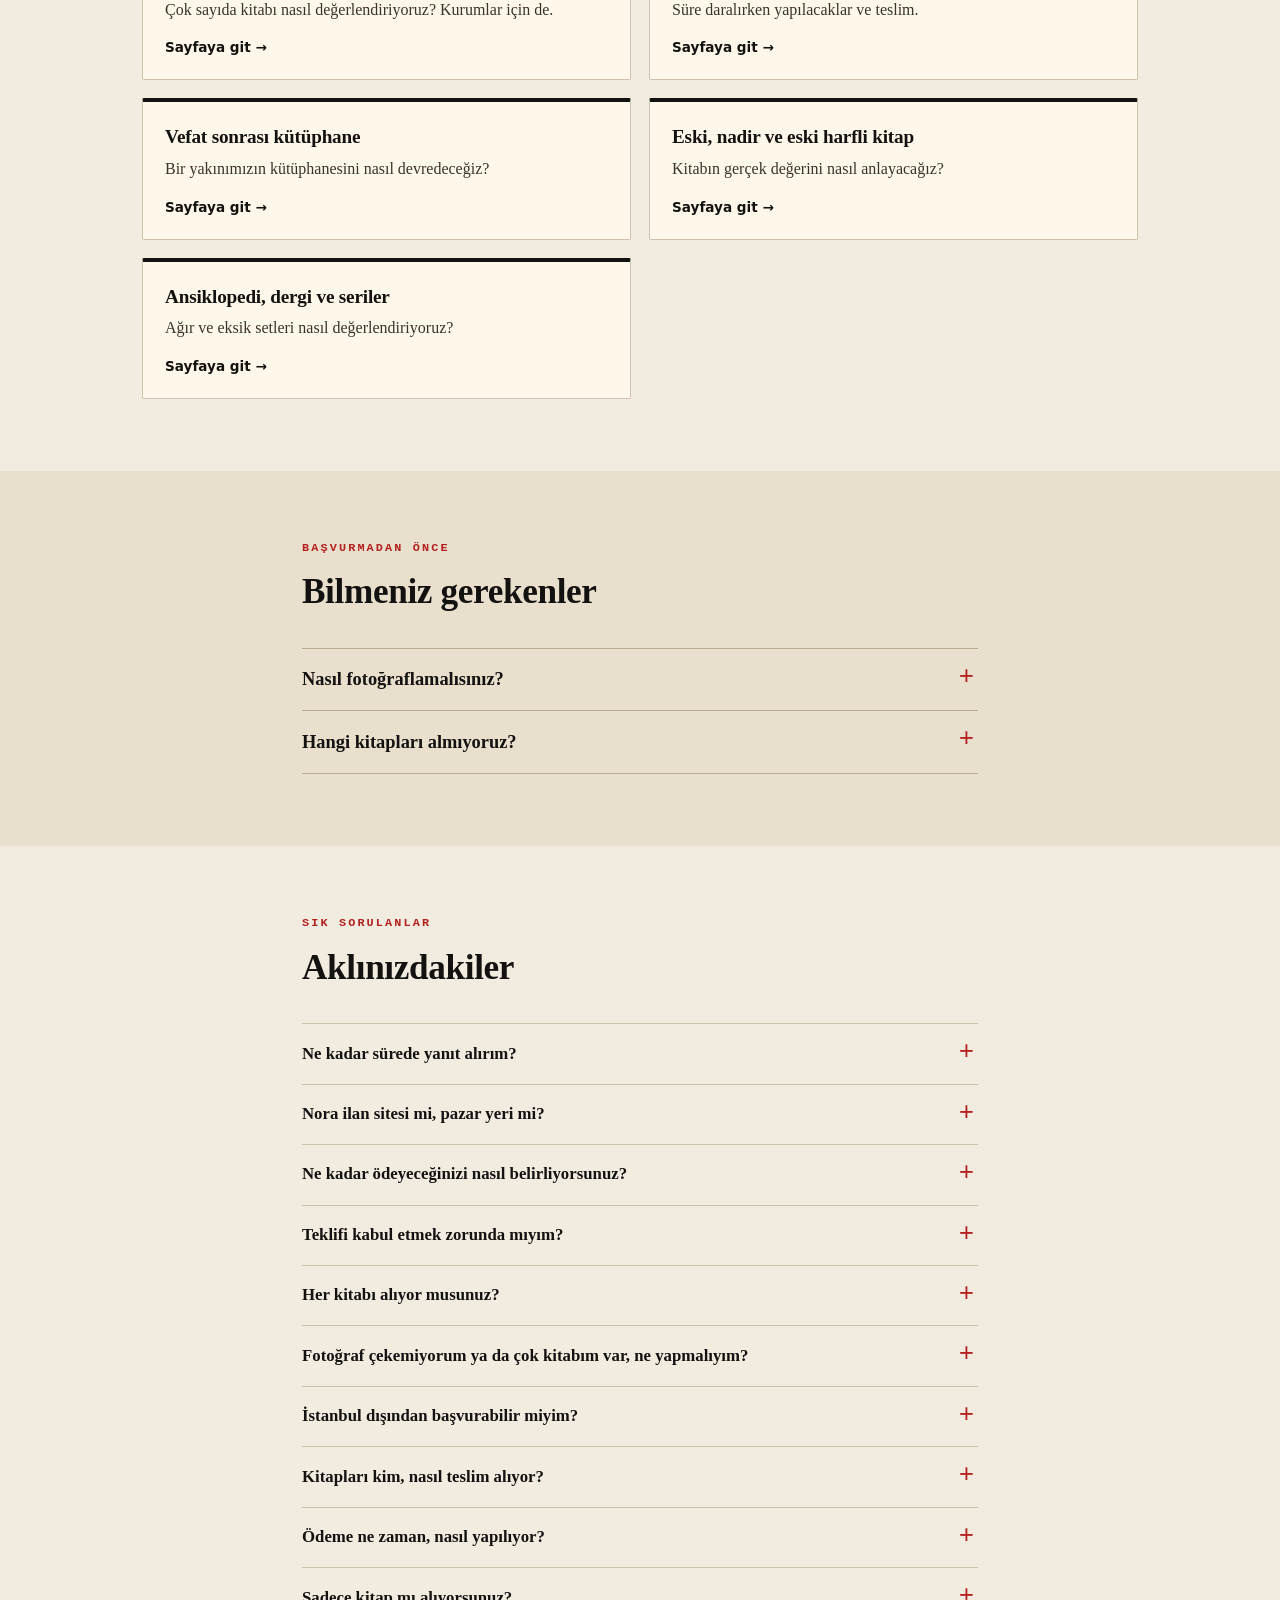
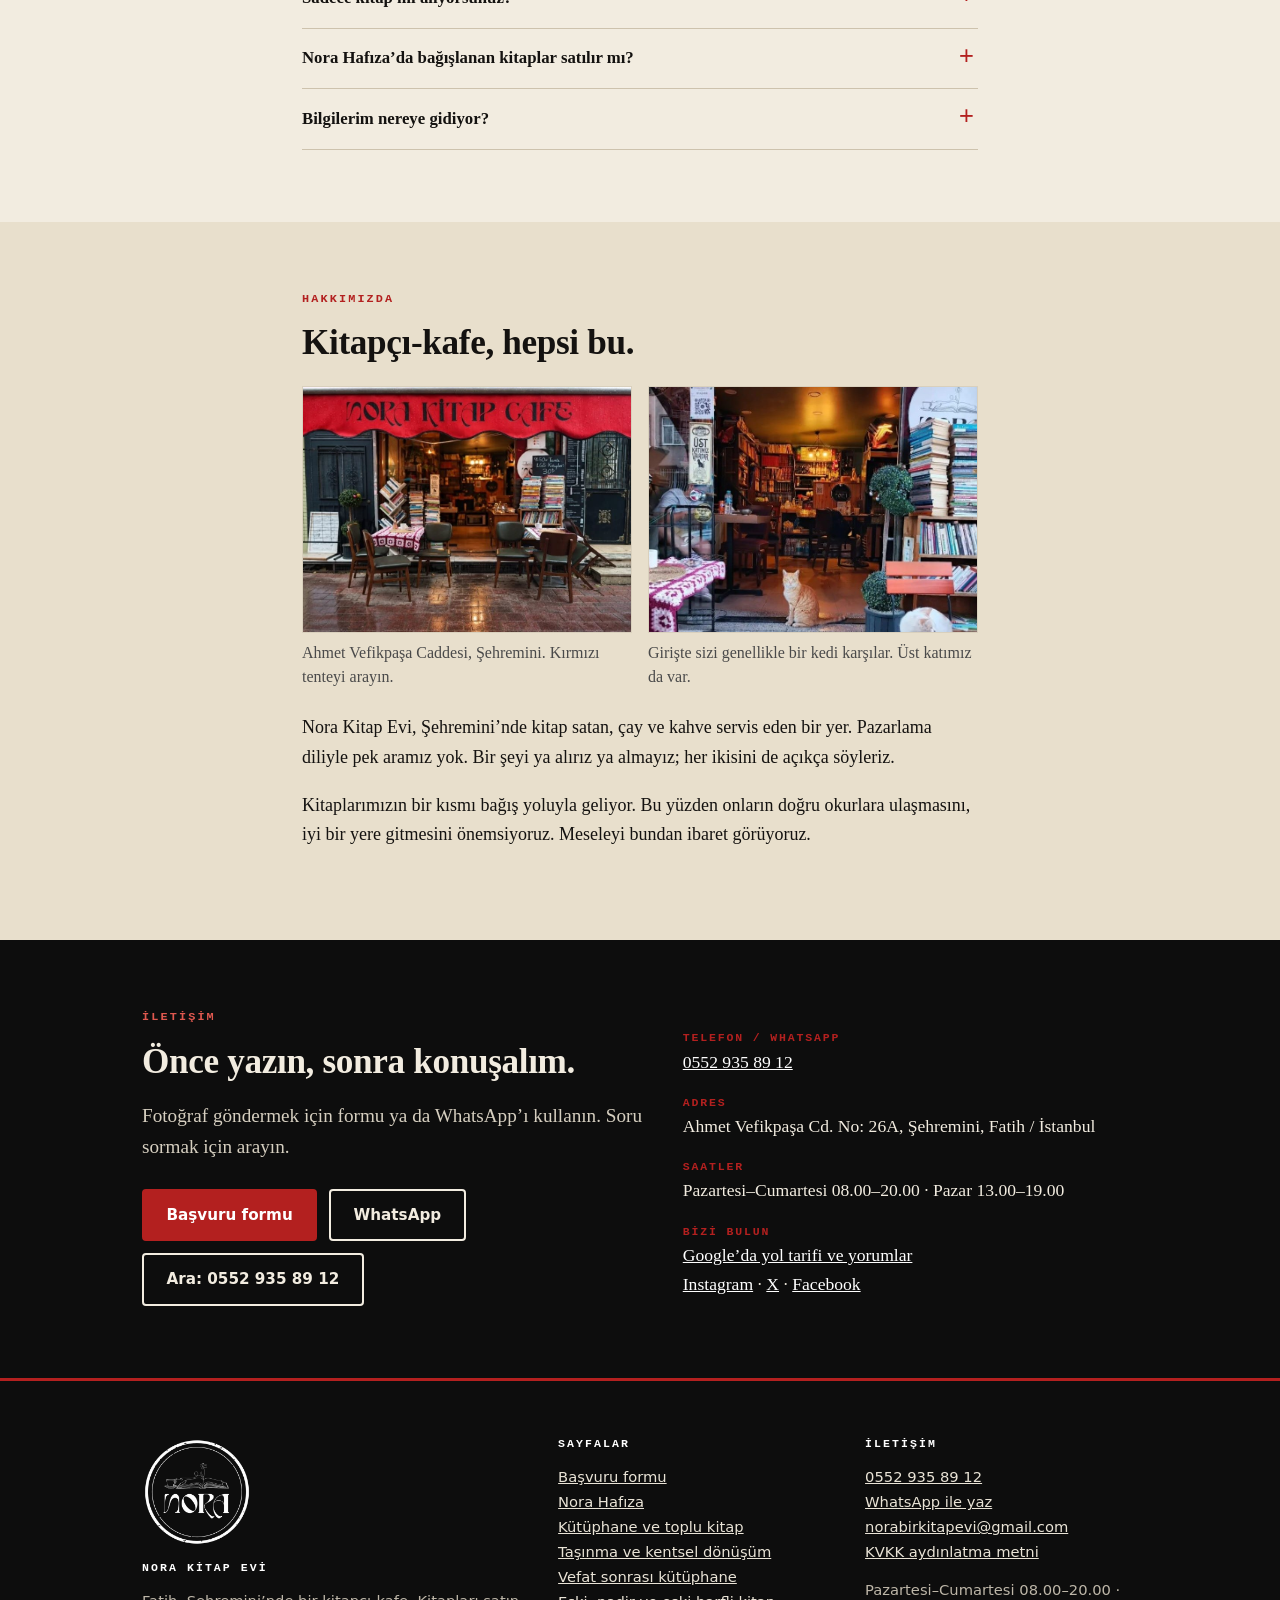
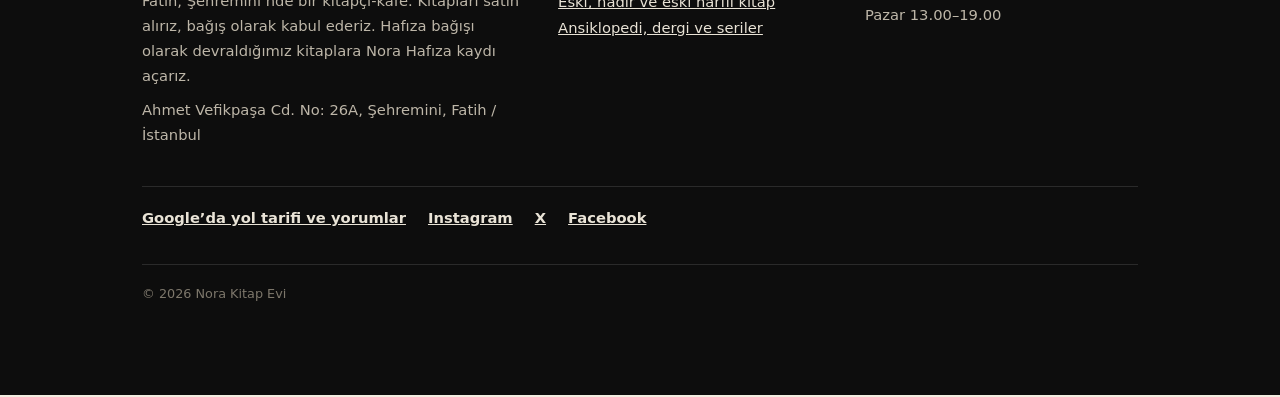
==== commit ea6e3bb3: "Öncelik Nora Hafıza: ana sayfa, kart sırası, form varsayılanı Co-Authored-By: Claude Sonnet 5.5 <nor" ====
--- a/index.html
+++ b/index.html
@@ -2,12 +2,12 @@
 <html lang="tr">
 <head>
 <meta charset="utf-8">
-<title>Kitaplarınızı satın alıyor veya bağış olarak devralıyoruz · Nora Kitap Evi</title>
+<title>Kitaplarınızı bağışlayın, hafızaları kütüphanemizde yaşasın · Nora Hafıza</title>
 <meta name="viewport" content="width=device-width,initial-scale=1">
-<meta name="description" content="Taşınma, kentsel dönüşüm veya vefat sonrası kitaplarınızı satın alır ya da bağış olarak kabul ederiz. Nora Hafıza ile kitaplığınızı adınızla yaşatın. Fatih Şehremini, İstanbul.">
+<meta name="description" content="Taşınma, kentsel dönüşüm veya vefat nedeniyle kitaplarınızdan ayrılıyorsanız Nora Hafıza’ya bağışlayın: her kitabın içine adınızı yazar, kütüphanemizde saklarız. Satın da alabiliriz. Fatih Şehremini, İstanbul.">
 <meta name="theme-color" content="#0d0d0d">
-<meta property="og:title" content="Kitaplarınızı satın alıyor veya bağış olarak devralıyoruz · Nora Kitap Evi">
-<meta property="og:description" content="Taşınma, kentsel dönüşüm veya vefat sonrası kitaplarınızı satın alır ya da bağış olarak kabul ederiz. Nora Hafıza ile kitaplığınızı adınızla yaşatın. Fatih Şehremini, İstanbul.">
+<meta property="og:title" content="Kitaplarınızı bağışlayın, hafızaları kütüphanemizde yaşasın · Nora Hafıza">
+<meta property="og:description" content="Taşınma, kentsel dönüşüm veya vefat nedeniyle kitaplarınızdan ayrılıyorsanız Nora Hafıza’ya bağışlayın: her kitabın içine adınızı yazar, kütüphanemizde saklarız. Satın da alabiliriz. Fatih Şehremini, İstanbul.">
 <meta property="og:type" content="website">
 <meta property="og:site_name" content="Nora Kitap Evi">
 <meta property="og:image:type" content="image/jpeg">
@@ -33,23 +33,23 @@
 <a href="nora-hafiza.html">Nora Hafıza</a>
 <div class="grp"><button class="gbtn" type="button" aria-expanded="false">Kitap türleri ve özel durumlar</button><div class="gsub"><a href="kutuphane-alimi.html">Kütüphane ve toplu kitap</a><a href="tasinma-kentsel-donusum.html">Taşınma ve kentsel dönüşüm</a><a href="vefat-sonrasi-kutuphane.html">Vefat sonrası kütüphane</a><a href="eski-nadir-kitap.html">Eski, nadir ve eski harfli kitap</a><a href="ansiklopedi-dergi.html">Ansiklopedi, dergi ve seriler</a></div></div>
 <a href="index.html#iletisim">İletişim</a>
-<a class="btn" href="kitap-sat.html">Satış / bağış başvurusu</a>
+<a class="btn" href="kitap-sat.html">Bağış / satış başvurusu</a>
 </nav></div></header>
 <main>
 <section class="hero"><div class="wrap">
-<span class="kicker" style="color:#e0584f">Nora Kitap Evi · Şehremini, İstanbul</span>
-<h1>Kitaplarınızı satın alıyor veya bağış olarak devralıyoruz.</h1>
-<p class="tagline">Kitaplarınızın bir sonraki <em>durağı.</em></p>
-<p class="lead">Taşınıyorsunuz, bina yıkılıyor ya da bir kütüphane sahipsiz kaldı. Kitaplarınızı satın alır veya bağış olarak kabul ederiz. İsterseniz Nora Hafıza ile her kitabın içine sahibinin adını yazarız.</p>
-<div class="btns"><a class="btn" href="kitap-sat.html">Fotoğrafları gönderin, teklifinizi alın</a><a class="btn ghost" href="https://wa.me/905529358912?text=Merhaba%2C%20kitaplar%C4%B1m%20hakk%C4%B1nda%20yazmak%20istiyorum.">WhatsApp’tan yazın</a></div>
+<span class="kicker" style="color:#e0584f">Nora Hafıza · Nora Kitap Evi · Şehremini, İstanbul</span>
+<h1>Kitaplarınızı bağışlayın. <em>Hafızaları kütüphanemizde yaşamaya devam etsin.</em></h1>
+<p class="lead">Taşınma, kentsel dönüşüm ya da bir yakınınızın vefatı yüzünden kitaplarınızdan ayrılmak zorundaysanız, onları bize bağışlayın. Her kitabın içine adınızı yazar, kütüphanemizde saklarız. Bu kitaplar satılmaz ve dükkândan çıkarılmaz.</p>
+<p class="tagline" style="font-size:1.1rem;margin-top:-.4rem">Bağışlamak istemiyorsanız onları satın da alabiliriz.</p>
+<div class="btns"><a class="btn" href="kitap-sat.html?tur=hafiza">Nora Hafıza’ya bağış yapın</a><a class="btn ghost" href="https://wa.me/905529358912?text=Merhaba%2C%20kitaplar%C4%B1m%20hakk%C4%B1nda%20yazmak%20istiyorum.">WhatsApp’tan yazın</a></div>
 </div></section>
 
 <section><div class="wrap">
 <div class="head"><span class="kicker">Üç yol</span><h2>Ne yapmak istiyorsunuz?</h2></div>
 <div class="grid g3">
+<a class="card red" href="nora-hafiza.html"><div class="tag">Nora Hafıza</div><h3>Kitaplarım adımla kalsın</h3><p>Kitaplarınızı bağışlayın; içine adınızı ve notunuzu yazalım, kütüphanemizde yaşasın.</p><span class="more">Nasıl işliyor →</span></a>
+<a class="card" href="kitap-sat.html?tur=bagis"><div class="tag">Karşılıksız bağış</div><h3>Kitaplarımı bağışlamak istiyorum</h3><p>Kitaplarınızı karşılıksız devredin.</p><span class="more">Bağış başvurusu →</span></a>
 <a class="card" href="kitap-sat.html?tur=sat"><div class="tag">Satış</div><h3>Kitaplarımı satmak istiyorum</h3><p>Fotoğrafları gönderin, teklifimizi alın.</p><span class="more">Satış başvurusu →</span></a>
-<a class="card" href="kitap-sat.html?tur=bagis"><div class="tag">Karşılıksız bağış</div><h3>Kitaplarımı bağışlamak istiyorum</h3><p>Kitaplarınızı karşılıksız devredin.</p><span class="more">Bağış başvurusu →</span></a>
-<a class="card red" href="nora-hafiza.html"><div class="tag">Nora Hafıza</div><h3>Nora Hafıza</h3><p>Kitaplarınızı adınızla ve notunuzla yaşatın.</p><span class="more">Nasıl işliyor →</span></a>
 </div>
 <div class="quick"><div><b>Formla uğraşmak istemiyor musunuz?</b><span>Kitaplığınızın fotoğraflarını WhatsApp’tan gönderin. Size yardımcı olalım.</span></div><a class="btn" data-goatcounter-click="whatsapp-fotograf" href="https://wa.me/905529358912?text=Merhaba%2C%20kitapl%C4%B1%C4%9F%C4%B1m%C4%B1n%20foto%C4%9Fraflar%C4%B1n%C4%B1%20g%C3%B6ndermek%20istiyorum.%20Yard%C4%B1mc%C4%B1%20olur%20musunuz%3F">WhatsApp’tan gönder</a></div>
 <div class="quick visit"><div><b>Fotoğraf çekemiyor musunuz ya da çok kitabınız mı var?</b><span>Evinize gelip bakabiliriz. Yerinde bakış kapasitemize göre planlanır; sizi arayıp uygun günü birlikte belirleriz.</span></div><a class="btn dark" data-goatcounter-click="yerinde-bakis" href="kitap-sat.html?yerinde=1">Evde bakılmasını isteyin</a></div>
